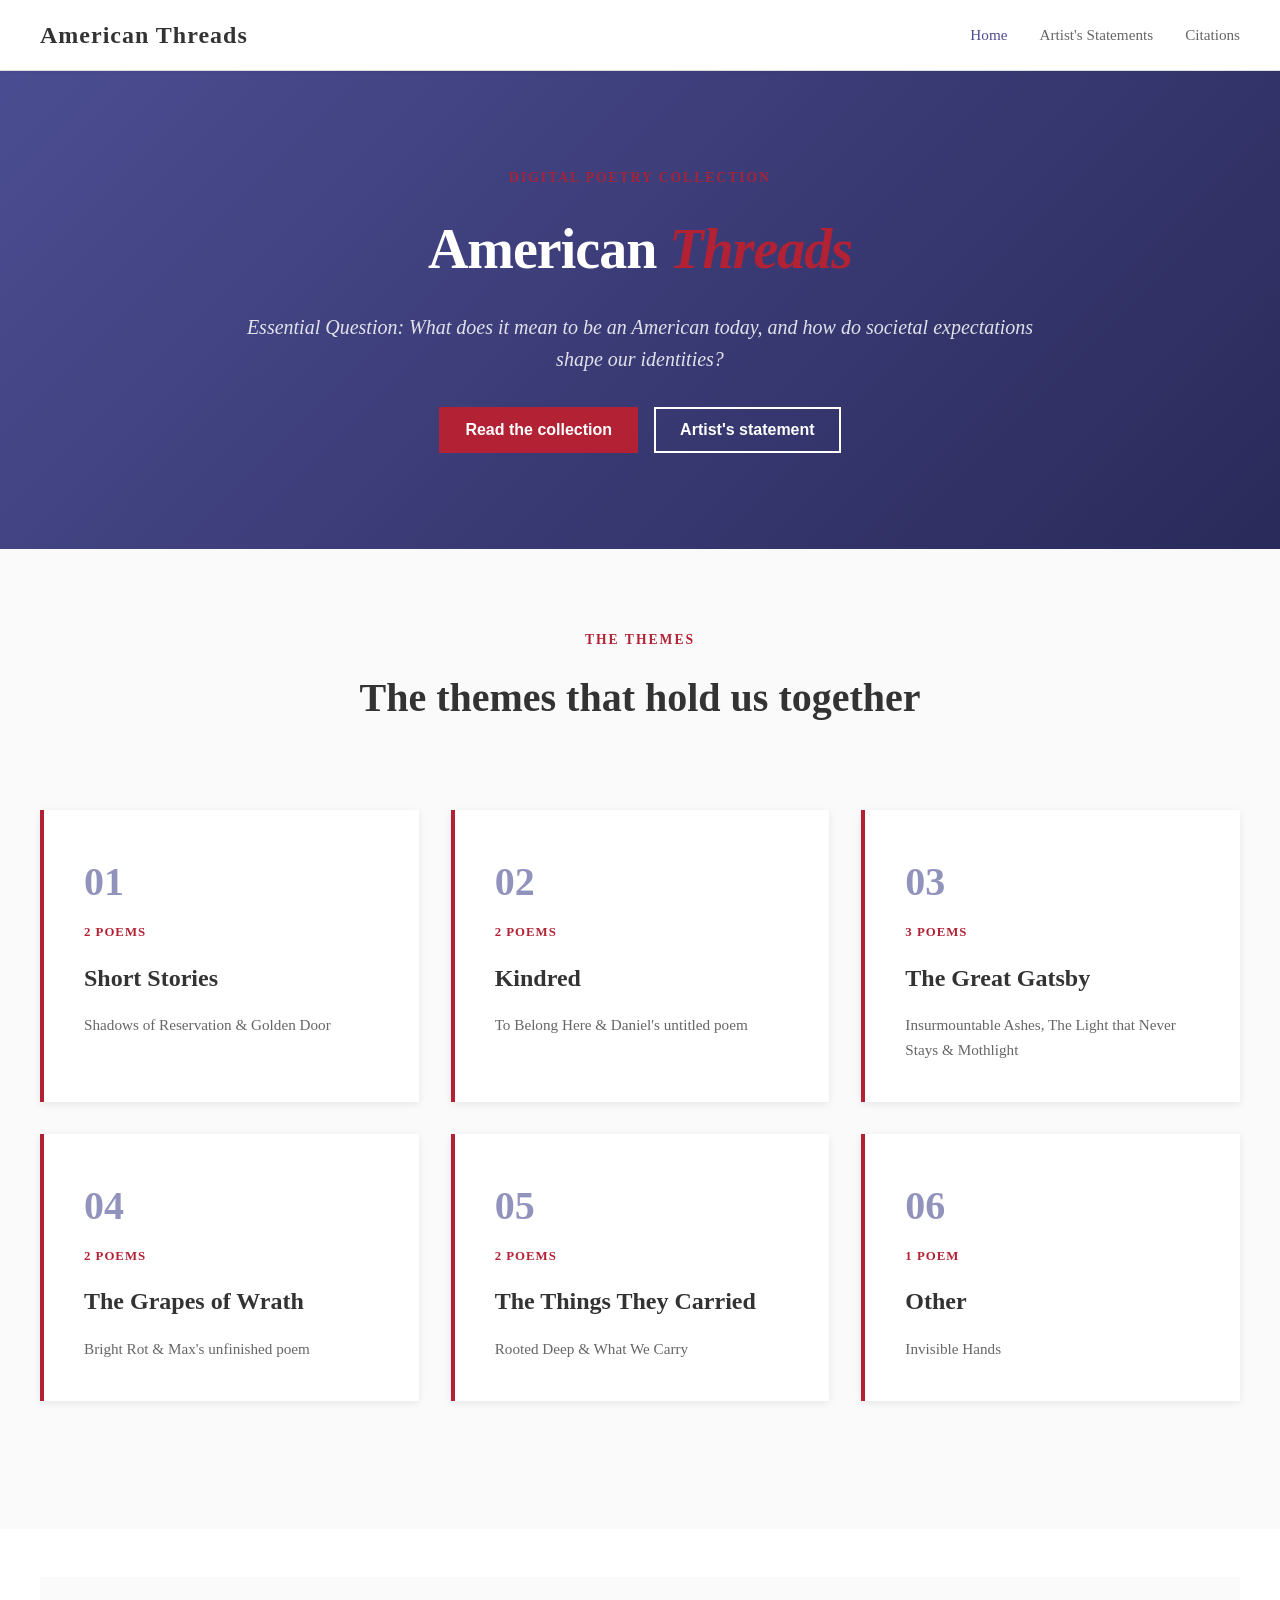
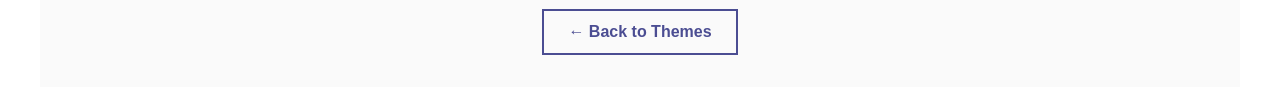
==== index.html @ b61c2b6f "Add files via upload" ====
<!DOCTYPE html>
<html lang="en">
<head>
    <meta charset="UTF-8">
    <meta name="viewport" content="width=device-width, initial-scale=1.0">
    <title>American Threads</title>
    <link rel="stylesheet" href="style.css">
</head>
<body>
    <!-- Navigation Bar -->
    <nav class="navbar">
        <div class="nav-container">
            <div class="nav-logo">American Threads</div>
            <ul class="nav-menu">
                <li><a href="#home" class="nav-link active">Home</a></li>
                <li><a href="#artist-statements" class="nav-link">Artist's Statements</a></li>
                <li><a href="#citations" class="nav-link">Citations</a></li>
            </ul>
        </div>
    </nav>

    <!-- Hero Header -->
    <header class="hero-header">
        <div class="hero-content">
            <p class="hero-label">DIGITAL POETRY COLLECTION</p>
            <h1 class="hero-title">American <span class="italic-word">Threads</span></h1>
            <p class="hero-essential">Essential Question: What does it mean to be an American today, and how do societal expectations shape our identities?</p>
            <div class="hero-buttons">
                <button class="btn btn-primary" id="readBtn">Read the collection</button>
                <button class="btn btn-secondary" id="statementBtn">Artist's statement</button>
            </div>
        </div>
    </header>

    <!-- Themes Section -->
    <section id="poems" class="themes-section">
        <div class="container">
            <div class="section-header">
                <p class="section-label">THE THEMES</p>
                <h2 class="section-title">The themes that hold us together</h2>

            </div>

            <div class="themes-grid">
                <div class="theme-card" data-theme="short-stories">
                    <p class="theme-number">01</p>
                    <p class="theme-count">2 POEMS</p>
                    <h3 class="theme-name">Short Stories</h3>
                    <p class="theme-desc">Shadows of Reservation &amp; Golden Door</p>
                </div>

                <div class="theme-card" data-theme="kindred">
                    <p class="theme-number">02</p>
                    <p class="theme-count">2 POEMS</p>
                    <h3 class="theme-name">Kindred</h3>
                    <p class="theme-desc">To Belong Here &amp; Daniel's untitled poem</p>
                </div>

                <div class="theme-card" data-theme="great-gatsby">
                    <p class="theme-number">03</p>
                    <p class="theme-count">3 POEMS</p>
                    <h3 class="theme-name">The Great Gatsby</h3>
                    <p class="theme-desc">Insurmountable Ashes, The Light that Never Stays &amp; Mothlight</p>
                </div>

                <div class="theme-card" data-theme="grapes-of-wrath">
                    <p class="theme-number">04</p>
                    <p class="theme-count">2 POEMS</p>
                    <h3 class="theme-name">The Grapes of Wrath</h3>
                    <p class="theme-desc">Bright Rot &amp; Max's unfinished poem</p>
                </div>

                <div class="theme-card" data-theme="things-carried">
                    <p class="theme-number">05</p>
                    <p class="theme-count">2 POEMS</p>
                    <h3 class="theme-name">The Things They Carried</h3>
                    <p class="theme-desc">Rooted Deep &amp; What We Carry</p>
                </div>

                <div class="theme-card" data-theme="other">
                    <p class="theme-number">06</p>
                    <p class="theme-count">1 POEM</p>
                    <h3 class="theme-name">Other</h3>
                    <p class="theme-desc">Invisible Hands</p>
                </div>
            </div>
        </div>
    </section>

    <!-- Main Content -->
    <main class="container">
        <!-- Poems Display -->
        <div id="poems-display" class="poems-display hidden">
            <!-- Short Stories Section -->
            <section id="short-stories" class="category-section active">
                <h2>Short Stories</h2>
                <article class="poem-card">
                    <h3>Golden Door</h3>
                    <p class="author">By Anish Thota</p>
                    <div class="poem-card-inner">
                        <div class="poem-text">
                            <p>They said their home was gone</p>
                            <p>left somewhere between</p>
                            <p>crowded roads,</p>
                            <p>refugee camps,</p>
                            <p>and the ocean.</p>
                            <p></p>
                            <p>People saw labels,</p>
                            <p>refugee, foreigner, stranger.</p>
                            <p>as if a person</p>
                            <p>could be reduced to a single word.</p>
                            <p></p>
                            <p>But hope survived</p>
                            <p>not as a promise</p>
                            <p>that everything would be fair,</p>
                            <p>but as a refusal to believe</p>
                            <p>that hardship gets the final word.</p>
                            <p></p>
                            <p>Hope survived.</p>
                            <p></p>
                            <p>It lived in grocery stores</p>
                            <p>built from empty pockets,</p>
                            <p>in children learning new languages,</p>
                            <p>in families planting roots</p>
                            <p>where none existed before.</p>
                            <p></p>
                            <p>The world offered fear,</p>
                            <p>like it was an inheritance,</p>
                            <p>a warning passed from generation to generation.</p>
                            <p></p>
                            <p>Yet hope answered with open doors,</p>
                            <p>outstretched hands,</p>
                            <p>and the belief that a nation</p>
                            <p>can become the dream</p>
                            <p>it promises to be.</p>
                        </div>
                        <img src="golden-door.png" alt="Illustration of a person on a mountain peak held in an open hand" class="poem-image">
                    </div>
                </article>

                <article class="poem-card">
                    <h3>Shadows of the Reservation</h3>
                    <p class="author">By Daniel Murphy</p>
                    <div class="poem-card-inner">
                        <div class="poem-text">
                            <p><em>Form: Inspired by Tonto Fistfight in Heaven, AABB</em></p>
                            <p></p>
                            <p>Late at night inside the local corner store,</p>
                            <p>The clerk thinks I'm a threat and nothing more.</p>
                            <p>The cops pull me over and make it clear,</p>
                            <p>That people like me shouldn't be driving here.</p>
                            <p></p>
                            <p>My girlfriend and I fought with words like heavy fists,</p>
                            <p>While in my mind, the violence of history persists.</p>
                            <p>Our love in Seattle turned into a painted war,</p>
                            <p>So I packed my bags and walked right out the door.</p>
                            <p></p>
                            <p>I was the college kid who was supposed to rise,</p>
                            <p>A brand new warrior aiming for the skies.</p>
                            <p>But drinking and deep sadness put me to the test,</p>
                            <p>And basketball is now just a memory in my chest.</p>
                            <p></p>
                            <p>Now answering phones, I hide my Native voice,</p>
                            <p>Living alone in Spokane, I feel like I have no choice.</p>
                            <p>She calls me and claims she'll change the world someday,</p>
                            <p>But lying in the dark, I watch my dreams just fade away.</p>
                        </div>
                        <img src="reservation-1.png" alt="Historical illustration of Native Americans on horseback" class="poem-image">
                    </div>
                </article>
            </section>

            <!-- Kindred Section -->
            <section id="kindred" class="category-section">
                <h2>Kindred</h2>
                
                <article class="poem-card">
                    <h3>To Belong Here</h3>
                    <p class="author">By Max Nyden</p>
                    <div class="poem-card-inner">
                        <div class="poem-text">
                            <p>I twist my tongue to fit the crowd,</p>
                            <p>    To act the way they say I should,</p>
                            <p></p>
                            <p>Cover my parts that stand too proud,</p>
                            <p>    Exchange my roots for "something good."</p>
                            <p></p>
                            <p>Like Dana trapped in another time,</p>
                            <p></p>
                            <p>Forced to survive by changing face,</p>
                            <p>    I learn to silence truth and pride</p>
                            <p>    So I can safely keep my place.</p>
                            <p></p>
                            <p>The past whispers through our skin,</p>
                            <p>    With names we soften, words we hide,</p>
                            <p>    We chase acceptance just to fit in</p>
                            <p>    While leaving pieces of ourselves behind.</p>
                            <p></p>
                            <p>    At school I laugh at jokes I hate,</p>
                            <p>    Pretend the comments do not sting,</p>
                            <p>    I straighten words to sound great,</p>
                            <p>    As if my past means anything.</p>
                            <p></p>
                            <p>    Yet every mirror seems to show</p>
                            <p>    The self I buried deep inside,</p>
                            <p>    A person scared to let it grow,</p>
                            <p>    Too tired of always having to hide.</p>
                            <p></p>
                            <p>    So maybe being red white and blue</p>
                            <p>    Should mean we do not have to blend,</p>
                            <p>    Because a nation strong and true</p>
                            <p>    Makes room for the truths we send.</p>
                        </div>
                        <img src="to-belong-here.png" alt="The Melting Pot cartoon showing America with cans of different cultures" class="poem-image">
                    </div>
                </article>

                <article class="poem-card">
                    <h3>What Time Refuses to Forget</h3>
                    <p class="author">By Daniel Murphy</p>
                    <div class="poem-card-inner">
                        <div class="poem-text">
                            <p>The past and the future are together as one,</p>
                            <p>My ancestors' pain stings me every day,</p>
                            <p>In fields where backs broke under the sun,</p>
                            <p>There's nothing left for them to do or say.</p>
                            <p></p>
                            <p>To be American is to inherit invisible chains,</p>
                            <p>Laboring through roles the world assigns,</p>
                            <p>History echoes through inherited pains,</p>
                            <p>And shapes the identities we hide behind.</p>
                            <p></p>
                            <p>Like the pain of a lost left arm,</p>
                            <p>Or the threat of a snapping whip at bay,</p>
                            <p>We carry what society forces us to bear,</p>
                            <p>Even when time has tried to pull it away.</p>
                            <p></p>
                            <p>History rings loud like an alarm in the night,</p>
                            <p>So what does it mean to live "free" today?</p>
                            <p>We are shaped by shadows, yet reach for light,</p>
                            <p>Still trying to find out who we are along the way.</p>
                        </div>
                        <img src="kindred-field.png" alt="Historical illustration of field workers" class="poem-image">
                    </div>
                </article>
            </section>

            <!-- The Great Gatsby Section -->
            <section id="great-gatsby" class="category-section">
                <h2>The Great Gatsby</h2>
                
                <article class="poem-card">
                    <h3>Insurmountable Ashes</h3>
                    <p class="author">By Max Nyden</p>
                    <div class="poem-card-inner">
                        <div class="poem-text">
                            <p>Ashes never disappear.</p>
                            <p>They settle in sidewalk cracks,</p>
                            <p>Nestle on warehouse roofs,</p>
                            <p>But also in the hands of the poor.</p>
                            <p></p>
                            <p>In the distance gold rains down from above,</p>
                            <p>But all becomes ash when it reaches the ground.</p>
                            <p></p>
                            <p>We are told what we have is what we are,</p>
                            <p>    Measured with a dollar bill ruler.</p>
                            <p></p>
                            <p>Our failures and mistakes become a mountain of ash,</p>
                            <p></p>
                            <p>And at the top lies a perfect green light.</p>
                            <p></p>
                            <p>Pressured by the thoughts of others,</p>
                            <p>We march up the mountain with hope.</p>
                            <p></p>
                            <p>The ash rises faster than our footsteps can climb,</p>
                            <p></p>
                            <p>Burying any path that we make.</p>
                            <p>It is the reason why we try,</p>
                            <p></p>
                            <p>Making us show up every day.</p>
                        </div>
                        <img src="insurmountable-ashes.png" alt="A pile of dark ash" class="poem-image">
                    </div>
                </article>

                <article class="poem-card">
                    <h3>Mothlight</h3>
                    <p class="author">By Anish Thota</p>
                    <div class="poem-card-inner">
                        <div class="poem-text">
                            <p>Every night, the moth returns,</p>
                            <p>spellbound by the porch light's glow.</p>
                            <p>It circles like a prayer,</p>
                            <p>like worship offered to something</p>
                            <p>too bright to understand.</p>
                            <p></p>
                            <p>The light promises warmth,</p>
                            <p>a place where loneliness dissolves,</p>
                            <p>where darkness loses its grip.</p>
                            <p>From far away, it almost looks like love.</p>
                            <p></p>
                            <p>So the moth drifts closer—</p>
                            <p>closer still—</p>
                            <p>ignoring the ash-white wings</p>
                            <p>scattered beneath the bulb</p>
                            <p>like warnings no one survives to tell.</p>
                            <p></p>
                            <p>It believes that at the center</p>
                            <p>it will finally become whole,</p>
                            <p>become noticed,</p>
                            <p>become worthy of wanting.</p>
                            <p></p>
                            <p>But the light never reaches back.</p>
                            <p>It only burns,</p>
                            <p>steady and indifferent,</p>
                            <p>cold beneath all its brightness.</p>
                            <p></p>
                            <p>And still the moth moves nearer,</p>
                            <p>drawn by the cruel illusion</p>
                            <p>that shining things</p>
                            <p>must also know how to love.</p>
                        </div>
                        <img src="mothlight.png" alt="Moths swarming around a light bulb at night" class="poem-image">
                    </div>
                </article>

                <article class="poem-card">
                    <h3>The Light that Never Stays</h3>
                    <p class="author">By Daniel Murphy</p>
                    <div class="poem-card-inner">
                        <div class="poem-text">
                            <p><em>Form: Iambic pentameter (ish), ABAB CDCD EFEF GG</em></p>
                            <p></p>
                            <p>In bright white rooms, we try to play our part;</p>
                            <p>We chase a light that feels so far away.</p>
                            <p>The green light pulls us in, like it knows our heart,</p>
                            <p>But fades, no matter where we are.</p>
                            <p></p>
                            <p>We build dreams on things that do not last</p>
                            <p>And think that wealth will somehow make us whole;</p>
                            <p>But time moves on and pulls us from the past,</p>
                            <p>And leaves behind the parts we cannot control.</p>
                            <p></p>
                            <p>The color white looks pure but hides the truth—</p>
                            <p>That nothing here can stay the same for long.</p>
                            <p>We lose ourselves while chasing endless youth</p>
                            <p>And learn too late that most of it was wrong.</p>
                            <p></p>
                            <p>We reach for more, then watch it slip away,</p>
                            <p>Just like the light that never seems to stay.</p>
                        </div>
                        <img src="green-light.png" alt="Green light over dark water" class="poem-image">
                    </div>
                </article>
            </section>

            <!-- The Grapes of Wrath Section -->
            <section id="grapes-of-wrath" class="category-section">
                <h2>The Grapes of Wrath</h2>
                
                <article class="poem-card">
                    <h3>Bright Rot</h3>
                    <p class="author">By Anish Thota</p>
                    <div class="poem-card-inner">
                        <div class="poem-text">
                            <p>Under the grocery store lights,</p>
                            <p>the fruit still shines.</p>
                            <p></p>
                            <p>Apples polished red as stop signs,</p>
                            <p>oranges glowing like miniature suns,</p>
                            <p>grapes sealed in plastic</p>
                            <p>tight enough to suffocate them.</p>
                            <p></p>
                            <p>Everything looks perfect in the store.</p>
                            <p>Perfect enough to sell.</p>
                            <p></p>
                            <p>A worker rolls out another cart while,</p>
                            <p></p>
                            <p>beyond the sliding glass doors,</p>
                            <p></p>
                            <p>someone counts the same few dollars</p>
                            <p></p>
                            <p>over and over,</p>
                            <p></p>
                            <p>hoping the number will change.</p>
                            <p></p>
                            <p>Inside, abundance spills from every aisle.</p>
                            <p>Outside, hunger waits in parked cars</p>
                            <p>with engines running</p>
                            <p>to keep the heat alive.</p>
                            <p></p>
                            <p>And when the fruit softens,</p>
                            <p>when the color dulls just slightly,</p>
                            <p>it is thrown away.</p>
                            <p></p>
                            <p>Bread sealed in garbage bags,</p>
                            <p>milk poured down silver drains</p>
                            <p>while stomachs fold inward</p>
                            <p>a few streets away.</p>
                            <p></p>
                            <p>The dumpsters glow behind the store</p>
                            <p>like hidden orchards.</p>
                            <p>Even rotting,</p>
                            <p>the peaches smell sweet.</p>
                        </div>
                        <img src="bright-rot.png" alt="Food waste in a dumpster" class="poem-image">
                    </div>
                </article>

                <article class="poem-card">
                    <h3>The House With No Home</h3>
                    <p class="author">By Max Nyden</p>
                    <div class="poem-card-inner">
                        <div class="poem-text">
                            <p>A house is one thing,</p>
                            <p>But a home can be much more.</p>
                            <p>In a house you'll find four walls and a roof.</p>
                            <p>At home there will be a voice calling you to dinner.</p>
                            <p></p>
                            <p>Once a house is built it can stand alone forever,</p>
                            <p>While the home must be raised and cared for.</p>
                            <p></p>
                            <p>You can measure a house in square feet,</p>
                            <p>But a home is measured in memories.</p>
                            <p></p>
                            <p>Homes never stay still,</p>
                            <p>A home is the people who refuse to leave you.</p>
                            <p></p>
                            <p>Many leave their house and take home along.</p>
                            <p>This home follows in memory and habit.</p>
                            <p></p>
                            <p>A house with no home has no life,</p>
                            <p>It is barren, boring, and bleak.</p>
                            <p>But as the dust covers it up,</p>
                            <p>It remembers how it once sheltered a home.</p>
                        </div>
                        <img src="house-no-home.png" alt="Abandoned house in a desert landscape" class="poem-image">
                    </div>
                </article>
            </section>

            <!-- The Things They Carried Section -->
            <section id="things-carried" class="category-section">
                <h2>The Things They Carried</h2>
                
                <article class="poem-card">
                    <h3>Rooted Deep</h3>
                    <p class="author">By Daniel Murphy</p>
                    <div class="poem-card-inner">
                        <div class="poem-text">
                            <p><em>Form: Inspired by Norman Bowker & Burden of War, ABAB</em></p>
                            <p></p>
                            <p>Driving around the lake, memories flood in;</p>
                            <p>They stem from roots of pain, trauma, and regret.</p>
                            <p>Heavy and tangible, they linger deep within;</p>
                            <p>Despite time passed, war is not easy to forget.</p>
                            <p></p>
                            <p>Others show sympathy but cannot understand</p>
                            <p>The never-ending pain of memories in my head—</p>
                            <p>A piece of soul left behind in Vietnam's land.</p>
                            <p>Closing my eyes, all I remember is those who bled.</p>
                            <p></p>
                            <p>I dream of opening up and sharing my thoughts with another.</p>
                            <p>They congratulate me for seven medals, but no silver star;</p>
                            <p>Sinking in the mud, I let go of a dear brother—</p>
                            <p>The war still feels so close, despite being so far.</p>
                            <p></p>
                            <p>Stories hold no power with no one to listen;</p>
                            <p>Facing my regrets alone, there's nobody to care.</p>
                            <p>The fading lives of those lost burn out like a fire's glisten;</p>
                            <p>There's no point in living a life I cannot bear.</p>
                        </div>
                        <img src="rooted-deep-1.png" alt="Soldiers in Vietnam field" class="poem-image">
                    </div>
                </article>

                <article class="poem-card">
                    <h3>What We Carry</h3>
                    <p class="author">By Anish Thota</p>
                    <div class="poem-card-inner">
                        <div class="poem-text">
                            <p>They carried backpacks,</p>
                            <p></p>
                            <p>heavy with textbooks,</p>
                            <p></p>
                            <p>unfinished assignments,</p>
                            <p></p>
                            <p>and the lingering fear</p>
                            <p></p>
                            <p>that one bad grade would be the end.</p>
                            <p></p>
                            <p>They carried suits,</p>
                            <p></p>
                            <p>pressed smooth and wrinkle free,</p>
                            <p></p>
                            <p>stitched together from expectations</p>
                            <p>and definitions of success</p>
                            <p>they never chose themselves.</p>
                            <p></p>
                            <p>They carry headphones,</p>
                            <p>their music loud enough</p>
                            <p>to drown out the whole world</p>
                            <p>but not the loneliness plaguing them.</p>
                            <p></p>
                            <p>And always, they carried their shadows.</p>
                            <p>they stretched across classroom floors</p>
                            <p>followed them through interviews</p>
                            <p>echoed in every reflective window.</p>
                            <p></p>
                            <p>The shadow whispered reminders</p>
                            <p>of every mistake</p>
                            <p>of every comparison</p>
                            <p>of every version of themselves</p>
                            <p>they thought they should be.</p>
                            <p></p>
                            <p>They carried all these things</p>
                            <p>Worn so long they felt like skin.</p>
                            <p></p>
                            <p>And somewhere beneath the weight of it all,</p>
                            <p>they carried themselves</p>
                            <p>still searching for who they were</p>
                            <p>without everything they were told to be.</p>
                        </div>
                        <img src="what-we-carry.png" alt="Illustration of a person with a dark looming shadow figure" class="poem-image">
                    </div>
                </article>
            </section>

            <!-- Other Section -->
            <section id="other" class="category-section">
                <h2>Other</h2>
                
                <article class="poem-card">
                    <h3>Invisible Hands</h3>
                    <p class="author">By Max Nyden</p>
                    <div class="poem-card-inner">
                        <div class="poem-text">
                            <p>Before purple, pink, and yellow touch the sky,</p>
                            <p>Workers bend while trucks roll by.</p>
                            <p>Fingers cut, bruised, and red,</p>
                            <p>Still barely earning daily bread.</p>
                            <p></p>
                            <p>The strawberries are bright and sweet,</p>
                            <p>Yet no one mentions those who survived the heat.</p>
                            <p>They stock the store and feed the land,</p>
                            <p>Overshadowed by the common brand.</p>
                            <p></p>
                            <p>Like the dirt covering the pretty pink</p>
                            <p>Being washed off in the sink.</p>
                            <p>Their hard work and pride,</p>
                            <p>Is simply cast aside.</p>
                            <p></p>
                            <p>And after the burning sun has already set,</p>
                            <p>These hard workers still are breaking a sweat.</p>
                            <p></p>
                            <p>While many others lay their head,</p>
                            <p>Without realizing the tears that have been shed.</p>
                            <p></p>
                            <p>To appreciate is to agree and like,</p>
                            <p>But to respect is to explore the roots on a hike</p>
                        </div>
                        <img src="invisible-hands.png" alt="Farm workers picking crops in a field" class="poem-image">
                    </div>
                </article>
            </section>
        </div>

        <!-- Navigation between themes -->
        <div class="poems-navigation">
            <button class="poem-nav-btn back-to-themes">← Back to Themes</button>
            <button class="poem-nav-btn prev-theme" style="display: none;">← Previous Theme</button>
            <button class="poem-nav-btn next-theme" style="display: none;">Next Theme →</button>
        </div>

        <!-- Artist's Statements Page -->
        <div id="artist-statements-display" class="artist-statements hidden">
            <h2 class="statements-title">Artist's Statements</h2>
            <p class="statements-intro">Deep dives into each poem from the collection</p>

            <div class="statements-container">
                <article class="statement-card">
                    <h3>To Belong Here</h3>
                    <p class="statement-author">By Max Nyden</p>
                    <p class="statement-poem">Inspired by Kindred</p>
                    <div class="statement-content">
                        <p>This poem is meant to portray the theme of American assimilation as many ethnicities learn to adapt to American life. I was inspired by the novel "Kindred" written by Octavia E. Butler where the main character Dana has to adapt to a different time period when she time travels there. I wanted to specifically target the self changes which occur in assimilation as one tries to force themselves to be more "normal". I portray this when I write, "We chase acceptance just to fit in while leaving pieces of ourselves behind". I thought it was crucial to pinpoint the consequences of forced assimilation to highlight that it's ok not to fit in.</p>
                    </div>
                </article>

                <article class="statement-card">
                    <h3>Invisible Hands</h3>
                    <p class="statement-author">By Max Nyden</p>
                    <p class="statement-poem">Inspired by Fruits of Labor</p>
                    <div class="statement-content">
                        <p>I wrote this poem to highlight the hidden workers which support America, yet do not receive much recognition. This poem was inspired by the film "Fruits of Labor" directed by Emily Cohen Ibañez. This film follows a teenager whose family works as strawberry pickers. I thought this was significant because we often take for granted the luxury of just being able to pick up fresh fruit from a store while there are families who can hardly pay for the fruit which they pick themselves. In my poem I compared "the dirt covering the pretty pink being washed off in the sink" to "their hard work and pride, is simply cast aside". This line is meant to criticize the fact that most people ignore the workers' hard work like easily rinsing dirt off strawberries.</p>
                    </div>
                </article>

                <article class="statement-card">
                    <h3>Insurmountable Ashes</h3>
                    <p class="statement-author">By Max Nyden</p>
                    <p class="statement-poem">Inspired by The Great Gatsby</p>
                    <div class="statement-content">
                        <p>Insurmountable Ashes is meant to emphasize the impossibility of the American dream through combining aspects of the work which inspired me, "The Great Gatsby" written by F. Scott Fitzgerald. This novel follows a man named Gatsby who eventually leads himself down a path of demise while striving for a woman who represents the American dream to him. In the novel there is a valley of ashes which is a small place where the poor of New York City live. When I write, "The ash rises faster than our footsteps can climb, burying any path that we make", I try to represent the impossibility of the American dream by explaining how anyone who tries to reach the green light at the top of the mountain, will inevitably fail to do so.</p>
                    </div>
                </article>

                <article class="statement-card">
                    <h3>The House With No Home</h3>
                    <p class="statement-author">By Max Nyden</p>
                    <p class="statement-poem">Inspired by The Grapes of Wrath</p>
                    <div class="statement-content">
                        <p>This poem was written so that I could explain the concept of what home really is. As I wrote this poem, I was largely inspired by "The Grapes of Wrath" written by John Steinbeck. This work follows the Joad family who ultimately abandons their house in Oklahoma to seek refuge from the dust bowl in California. Through this poem I try to portray home as something more personal and socially connected rather than a physical building. I wrote that "Once a house is built it can stand alone forever, while the home must be raised and cared for". This sentence uses personification, by mentioning that a home can be raised, in order to give home a human feeling, making it socially connected to us.</p>
                    </div>
                </article>

                <article class="statement-card">
                    <h3>Mothlight</h3>
                    <p class="statement-author">By Anish Thota</p>
                    <p class="statement-poem">Inspired by The Great Gatsby</p>
                    <div class="statement-content">
                        <p>The extended metaphor in "Mothlight" explores destructive want and illusory hope. This poem was inspired by F. Scott Fitzgerald's novel <em>The Great Gatsby</em>, particularly the symbol of Gatsby's green light — an object of obsessive desire that ultimately destroys those who chase it. The poem is a study of that wanting for something so intensely, so absolutely, that we deny any evidence of its dangerousness, any of the warnings that have been piled at our feet literally and figuratively. The mothlight represents not just success or aspiration, or any desire whose object promises validation or wholeness outside of the self, but this is perhaps the true horror of the poem — the light does not respond. The light only burns. In the end, we are accomplices to its tragedy — the moth knows at some primal level that the light will burn and destroy him, yet it goes ever more toward it. This is a poem about social pressure and internalized beliefs, lulling us to self-destruction.</p>
                    </div>
                </article>

                <article class="statement-card">
                    <h3>Bright Rot</h3>
                    <p class="statement-author">By Anish Thota</p>
                    <p class="statement-poem">Inspired by The Grapes of Wrath</p>
                    <div class="statement-content">
                        <p>It is with a purpose that the contrasts appear in "Bright Rot" — perfect and plenty on the outside, lack of food on the inside. This poem was inspired by John Steinbeck's novel <em>The Grapes of Wrath</em>, which follows the Joad family's desperate struggle for survival amid the poverty and inequality of the Great Depression. Like Steinbeck's migrant workers who labor endlessly yet go hungry, the poem will not allow us to have consumption and no repercussion; the bright, perfect fruit must be seen in relation to a system of unequal resources and immense waste. The criticism extends beyond the store where this occurs to all such stores and the whole system of waste and lack that surrounds them. The end of the poem, "rot of peaches that has lost their sweetness only on the inside," is stunning and disturbing, a reminder of the traces of beauty that linger even within failed systems, beauty that can feed the empty mouths around them no longer.</p>
                    </div>
                </article>

                <article class="statement-card">
                    <h3>What We Carry</h3>
                    <p class="statement-author">By Anish Thota</p>
                    <p class="statement-poem">Inspired by The Things They Carried</p>
                    <div class="statement-content">
                        <p>This poem was inspired by Tim O'Brien's novel <em>The Things They Carried</em>, which explores the physical and emotional burdens soldiers carry during and after the Vietnam War. "What We Carry" extends O'Brien's idea of what we carry from the war and into our everyday lives. Textbooks and the fear of failure; work suits and the things we are told to be; music playing so loud we can't hear our own loneliness. Above all, however, is our shadows — all the memories of past errors, comparisons, what we were told to be that are weighing on our backs. Toward the end, this poem tells us, is simply ourselves beneath it all, still looking to find our selves in all the excess they carry. The poem is a testament to be free from what we carry, to realize they are so worn that they have become our skin, and that they should perhaps be peeled off so we may find who we are under it.</p>
                    </div>
                </article>

                <article class="statement-card">
                    <h3>Golden Door</h3>
                    <p class="statement-author">By Anish Thota</p>
                    <p class="statement-poem">Inspired by On Being a Refugee, an American — and a Human Being</p>
                    <div class="statement-content">
                        <p>The poem Golden Door is inspired by the short story "On Being a Refugee, an American — and a Human Being." This poem perfectly reflects the immigrant and refugee experience in America. You become a refugee, an alien, a stranger, as if these words can capture the full range of human experience and perseverance. The poem challenges this idea. It asserts that there is hope in America — not the fleeting kind, but the strong hope that cannot be denied or taken away. The poem also addresses hardship: empty pockets, language barriers, and intergenerational trauma. However, it suggests that these challenges do not have to define a person. It emphasizes that hope is built when people work together to improve their lives, learn, grow, and help this country truly live up to its name. This poem is a love letter to the ideals of this nation, written from the perspective of immigrants seeking belonging here.</p>
                    </div>
                </article>

                <article class="statement-card">
                    <h3>What Time Refuses to Forget</h3>
                    <p class="statement-author">By Daniel Murphy</p>
                    <p class="statement-poem">Inspired by Kindred</p>
                    <div class="statement-content">
                        <p>This poem is inspired by the novel Kindred, diving deep into themes about the link between the past and the present. In the novel, Dana is physically forced to brutally experience the reality of slavery; however, beyond just time travel, I wanted to capture how the world today is shaped by and deeply connected to history. The "invisible chains" refer to how more subtle modern day racism and American societal expectations tie back to the physical chains of slavery. By incorporating imagery like "a snapping whip" I wanted to show how the pain of history is real and concrete, rather than imaginative and distant. However, the poem also includes an aspect of hope to reform society, expressed as reaching towards "light", implying that through diligent efforts society can be reformed to cushion the effects of the past. The last line implies that this reformation is a complicated and deep process, leaving people to question their own identity and place in the world.</p>
                    </div>
                </article>

                <article class="statement-card">
                    <h3>Shadows of the Reservation</h3>
                    <p class="statement-author">By Daniel Murphy</p>
                    <p class="statement-poem">Inspired by The Lone Ranger and Tonto Fistfight in Heaven</p>
                    <div class="statement-content">
                        <p>The poem, Shadows of the Reservation, inspired by The Lone Ranger and Tonto Fistfight in Heaven, highlights the oppressive societal expectations placed on the narrator due to the fact he is Native American. The poem begins by introducing two specific, literal examples in which he has been rejected and ostracized by society as a result of White people wanting to be kept from interacting with him. The poet uses the comparison of a diseased relationship with his girlfriend to his tribe's bloody dreams of slaughtering and being slaughtered by white men to convey the chaos this oppression has thrown his life into and explains that he cannot find any solace and is therefore unable to reach any of his goals because he has been driven to these extremes. It ultimately uses these facts to suggest the way in which American dreams are sometimes so exclusive that a culture's expectations become too much for an individual due to their identity.</p>
                    </div>
                </article>

                <article class="statement-card">
                    <h3>Rooted Deep</h3>
                    <p class="statement-author">By Daniel Murphy</p>
                    <p class="statement-poem">Inspired by The Things They Carried</p>
                    <div class="statement-content">
                        <p>This poem is inspired by Norman Bowker in The Things They Carried, and ties into his feelings of isolation due to an inability to express himself. It emphasizes how people don't comprehend the depth of a veteran's trauma to how Norman Bowker is still completely absorbed in his traumatic experiences. The poem captures Norman's need to express himself to others, but hesitation because they struggle to understand his regrets and prefer to focus on positive qualities like the "seven medals", which Norman overlooks and doesn't gain any comfort from. The last stanza highlights the main theme about storytelling, and how without it, veterans cannot keep fallen comrades alive and are forced to face their deaths without having a coping mechanism. Ultimately, society's expectations prevent Norman Bowker from expressing himself properly, leading to his tragic suicide.</p>
                    </div>
                </article>

                <article class="statement-card">
                    <h3>The Light That Never Stays</h3>
                    <p class="statement-author">By Daniel Murphy</p>
                    <p class="statement-poem">Inspired by The Great Gatsby</p>
                    <div class="statement-content">
                        <p>The poem describes how societal expectations force individuals to act classy and wealthy, influencing them to chase idealized realities and material wealth. It focuses on Gatsby's dream about living an idealized reality with Daisy, but emphasizes that he "cannot control" it, highlighting how it is stuck in the past and unretrievable. The poem contrasts society's portrayal of purity (the color white) to reality by describing how it "hides the truth". Additionally, the poem critiques the wealthy's chase of "endless youth", describing how the rich act irresponsibly in desire of living a free and carefree life. Ultimately, the poem emphasizes how the pursuit of an ideal, materialistic life is shaped by illusion, leaving those who chase it trapped in an endless cycle of desire that can never be satisfied.</p>
                    </div>
                </article>
            </div>

            <button class="btn btn-secondary back-home-btn">← Back to Home</button>
        </div>
    </main>

        <!-- Citations Page -->
        <div id="citations-display" class="citations-page hidden">
            <h2 class="statements-title">Citations</h2>
            <p class="statements-intro">Image sources used throughout this collection</p>

            <div class="citations-container">
                <ol class="citations-list">
                    <li>Bennett, Clay. "The Melting Pot." <em>Chattanooga Times Free Press</em>, Google Images, <a href="https://pacechronicle.com/opinion/2018/02/10/more-spices-in-the-melting-pot/" target="_blank">pacechronicle.com</a>. Used in <em>To Belong Here</em>.</li>
                    <li>"California Farmworkers Hit Hard by COVID-19, Study Finds." <em>UC Berkeley Research</em>, University of California Berkeley, <a href="https://vcresearch.berkeley.edu/news/california-farmworkers-hit-hard-covid-19-study-finds" target="_blank">vcresearch.berkeley.edu</a>. Used in <em>Invisible Hands</em>.</li>
                    <li>"Ash Pile." <em>iStock by Getty Images</em>, <a href="https://www.istockphoto.com/photos/ash-pile" target="_blank">www.istockphoto.com</a>. Used in <em>Insurmountable Ashes</em>.</li>
                    <li>"Abandoned House in the Desert Near a Leafless Tree." <em>Magnific</em>, <a href="https://www.magnific.com/free-photo/beautiful-shot-old-abandoned-house-middle-desert-near-leafless-tree_7810602.htm" target="_blank">www.magnific.com</a>. Used in <em>The House With No Home</em>.</li>
                    <li>"African Americans Cutting Sugar Cane on a Plantation in the Deep South." <em>Alamy</em>, <a href="https://www.alamy.com/afroamericans-cutting-sugar-cane-on-a-plantation-in-the-deep-south-image7712433.html" target="_blank">www.alamy.com</a>. Used in <em>What Time Refuses to Forget</em>.</li>
                    <li>"American Indian Wars." <em>Wikipedia</em>, Wikimedia Foundation, <a href="https://en.wikipedia.org/wiki/American_Indian_Wars" target="_blank">en.wikipedia.org</a>. Used in <em>Shadows of the Reservation</em>.</li>
                    <li>"The Things They Carried." <em>CommonLit</em>, <a href="https://www.commonlit.org/texts/fyc-the-things-they-carried-excerpted-and-spin" target="_blank">www.commonlit.org</a>. Used in <em>Rooted Deep</em>.</li>
                    <li>"The Green Light." <em>Eckleburg's Eyes</em>, <a href="https://eckleburgseyes.weebly.com/the-green-light.html" target="_blank">eckleburgseyes.weebly.com</a>. Used in <em>The Light That Never Stays</em>.</li>
                    <li>"Group of Termites Flying Around Light at Night." <em>iStock by Getty Images</em>, <a href="https://plunketts.net/blog/moths-attracted-light" target="_blank">plunketts.net</a>. Used in <em>Mothlight</em>.</li>
                    <li>"The Fight Against Food Waste Comes to Oregon." <em>PIRG</em>, <a href="https://pirg.org/oregon/articles/the-fight-against-food-waste-comes-to-oregon-2/" target="_blank">pirg.org</a>. Used in <em>Bright Rot</em>.</li>
                    <li>"Each Our Own Devil — Young Man Stalked by Monster Shadow." <em>Dreamstime</em>, <a href="https://www.dreamstime.com/each-our-own-devil-young-man-lonely-street-stalked-monster-his-own-shadow-pen-ink-illustration-based-image109199594" target="_blank">www.dreamstime.com</a>. Used in <em>What We Carry</em>.</li>
                    <li>"Climber with Flag Conquering Top of Mountain in Hand." <em>Magnific</em>, <a href="https://www.magnific.com/free-vector/climber-with-flag-conquering-top-mountain-hand_30897129.htm" target="_blank">www.magnific.com</a>. Used in <em>Golden Door</em>.</li>
                </ol>
            </div>

            <button class="btn btn-secondary back-home-btn citations-back-btn">← Back to Home</button>
        </div>

    <script src="script.js"></script>
</body>
</html>
---- style.css ----
* {
    margin: 0;
    padding: 0;
    box-sizing: border-box;
}

:root {
    --american-red: #B22234;
    --american-blue: #4b4d92;
    --american-white: #FFFFFF;
    --light-gray: #F5F5F5;
    --lighter-gray: #FAFAFA;
    --dark-gray: #333333;
    --medium-gray: #666666;
}

body {
    font-family: 'Georgia', serif;
    line-height: 1.6;
    color: var(--dark-gray);
    background-color: var(--american-white);
}

/* Navigation Bar */
.navbar {
    background-color: var(--american-white);
    border-bottom: 1px solid #ddd;
    padding: 1rem 2rem;
    position: sticky;
    top: 0;
    z-index: 100;
    box-shadow: 0 1px 3px rgba(0, 0, 0, 0.05);
}

.nav-container {
    max-width: 1200px;
    margin: 0 auto;
    display: flex;
    justify-content: space-between;
    align-items: center;
}

.nav-logo {
    font-size: 1.5rem;
    font-weight: bold;
    color: var(--dark-gray);
    letter-spacing: 1px;
}

.nav-menu {
    display: flex;
    list-style: none;
    gap: 2rem;
}

.nav-link {
    text-decoration: none;
    color: var(--medium-gray);
    font-size: 0.95rem;
    font-weight: 500;
    transition: color 0.3s ease;
}

.nav-link:hover,
.nav-link.active {
    color: var(--american-blue);
}

/* Hero Header */
.hero-header {
    background: linear-gradient(135deg, var(--american-blue) 0%, #2a2a5a 100%);
    color: var(--american-white);
    padding: 6rem 2rem;
    text-align: center;
}

.hero-content {
    max-width: 800px;
    margin: 0 auto;
}

.hero-label {
    font-size: 0.85rem;
    text-transform: uppercase;
    letter-spacing: 2px;
    margin-bottom: 1rem;
    opacity: 0.9;
    color: var(--american-red);
    font-weight: 600;
}

.hero-title {
    font-size: 3.5rem;
    margin-bottom: 1rem;
    font-weight: bold;
    letter-spacing: -1px;
}

.italic-word {
    font-style: italic;
    color: var(--american-red);
}

.hero-subtitle {
    font-size: 1.2rem;
    line-height: 1.8;
    margin-bottom: 2rem;
    opacity: 0.95;
}

.hero-essential {
    font-size: 1.25rem;
    font-style: italic;
    opacity: 0.85;
    margin-bottom: 2rem;
    color: var(--american-white);
}

.hero-buttons {
    display: flex;
    gap: 1rem;
    justify-content: center;
    flex-wrap: wrap;
}

.btn {
    padding: 0.75rem 1.5rem;
    font-size: 1rem;
    border: 2px solid var(--american-white);
    cursor: pointer;
    transition: all 0.3s ease;
    text-decoration: none;
    display: inline-block;
    font-weight: 600;
}

.btn-primary {
    background-color: var(--american-red);
    color: var(--american-white);
    border-color: var(--american-red);
}

.btn-primary:hover {
    background-color: transparent;
    color: var(--american-red);
}

.btn-secondary {
    background-color: transparent;
    color: var(--american-white);
    border-color: var(--american-white);
}

.btn-secondary:hover {
    background-color: var(--american-white);
    color: var(--american-blue);
}

/* Themes Section */
.themes-section {
    padding: 5rem 2rem;
    background-color: var(--lighter-gray);
}

.container {
    max-width: 1200px;
    margin: 0 auto;
}

.section-header {
    text-align: center;
    margin-bottom: 4rem;
    display: flex;
    flex-direction: column;
    align-items: center;
}

.section-label {
    font-size: 0.85rem;
    text-transform: uppercase;
    letter-spacing: 2px;
    color: var(--american-red);
    margin-bottom: 1rem;
    font-weight: 600;
}

.section-title {
    font-size: 2.5rem;
    color: var(--dark-gray);
    margin-bottom: 1rem;
    font-weight: bold;
}

.view-all {
    color: var(--american-blue);
    text-decoration: none;
    font-weight: 600;
    margin-top: 0.5rem;
    transition: color 0.3s ease;
}

.view-all:hover {
    color: var(--american-red);
}

/* Themes Grid */
.themes-grid {
    display: grid;
    grid-template-columns: repeat(auto-fit, minmax(300px, 1fr));
    gap: 2rem;
    margin-bottom: 3rem;
}

.theme-card {
    background: var(--american-white);
    padding: 2.5rem;
    border-left: 4px solid var(--american-red);
    box-shadow: 0 2px 8px rgba(0, 0, 0, 0.08);
    cursor: pointer;
    transition: transform 0.3s ease, box-shadow 0.3s ease;
}

.theme-card:hover {
    transform: translateY(-5px);
    box-shadow: 0 8px 16px rgba(0, 0, 0, 0.15);
}

.theme-number {
    font-size: 2.5rem;
    color: var(--american-blue);
    font-weight: bold;
    opacity: 0.6;
    margin-bottom: 0.5rem;
}

.theme-count {
    font-size: 0.8rem;
    text-transform: uppercase;
    letter-spacing: 1px;
    color: var(--american-red);
    margin-bottom: 1rem;
    font-weight: 600;
}

.theme-name {
    font-size: 1.5rem;
    color: var(--dark-gray);
    margin-bottom: 1rem;
    font-weight: 600;
}

.theme-desc {
    color: var(--medium-gray);
    font-size: 0.95rem;
    line-height: 1.6;
}

/* Poems Navigation */
.poems-navigation {
    display: flex;
    justify-content: center;
    gap: 1rem;
    padding: 2rem;
    background-color: var(--lighter-gray);
    margin-top: 3rem;
    flex-wrap: wrap;
}

.poem-nav-btn {
    padding: 0.75rem 1.5rem;
    font-size: 1rem;
    border: 2px solid var(--american-blue);
    background-color: transparent;
    color: var(--american-blue);
    cursor: pointer;
    font-weight: 600;
    transition: all 0.3s ease;
}

.poem-nav-btn:hover {
    background-color: var(--american-blue);
    color: var(--american-white);
}

.poem-nav-btn.disabled {
    opacity: 0.5;
    cursor: not-allowed;
}

.poem-nav-btn.disabled:hover {
    background-color: transparent;
    color: var(--american-blue);
}

/* Artist Statements Page */
.artist-statements {
    padding: 3rem 2rem;
    background: var(--american-white);
    max-width: 1200px;
    margin: 0 auto;
}

.artist-statements.hidden {
    display: none;
}

.statements-title {
    font-size: 2.5rem;
    color: var(--american-blue);
    margin-bottom: 1rem;
    text-align: center;
    font-weight: bold;
}

.statements-intro {
    font-size: 1.1rem;
    color: var(--medium-gray);
    text-align: center;
    margin-bottom: 3rem;
    font-style: italic;
}

.statements-container {
    margin: 0 auto 3rem;
    display: grid;
    gap: 2rem;
}

.statement-card {
    background: var(--american-white);
    border-left: 5px solid var(--american-red);
    border-right: 5px solid var(--american-blue);
    padding: 2rem;
    box-shadow: 0 4px 8px rgba(0, 0, 0, 0.1);
    transition: transform 0.3s ease, box-shadow 0.3s ease;
    word-wrap: break-word;
    overflow-wrap: break-word;
    min-width: 0;
}

.statement-card:hover {
    transform: translateY(-5px);
    box-shadow: 0 8px 16px rgba(0, 0, 0, 0.2);
}

.statement-card h3 {
    font-size: 1.6rem;
    color: var(--american-blue);
    margin-bottom: 0.5rem;
}

.statement-author {
    font-style: italic;
    color: var(--american-red);
    margin-bottom: 0.3rem;
    font-size: 1rem;
}

.statement-poem {
    color: var(--medium-gray);
    font-size: 0.9rem;
    margin-bottom: 1.5rem;
    font-style: italic;
}

.statement-content {
    line-height: 1.9;
    font-size: 1rem;
    color: var(--dark-gray);
    max-height: 220px;
    overflow-y: auto;
}

.statement-content p {
    margin-bottom: 1rem;
}

.back-home-btn {
    display: block;
    margin: 2rem auto;
}

/* Poems Display */
.poems-display {
    padding: 3rem 2rem;
    background: var(--american-white);
}

.poems-display.hidden {
    display: none;
}

.category-section {
    display: none;
}

.category-section.active {
    display: block;
    animation: fadeIn 0.5s ease;
}

.category-section h2 {
    font-size: 2.5rem;
    color: var(--american-blue);
    margin-bottom: 2rem;
    padding-bottom: 1rem;
    border-bottom: 3px solid var(--american-red);
    text-transform: uppercase;
    letter-spacing: 1px;
}

/* Poem Cards */
.poem-card {
    background: var(--american-white);
    border-left: 5px solid var(--american-red);
    border-right: 5px solid var(--american-blue);
    padding: 2rem;
    margin-bottom: 2rem;
    box-shadow: 0 4px 8px rgba(0, 0, 0, 0.1);
    transition: transform 0.3s ease, box-shadow 0.3s ease;
}

.poem-card:hover {
    transform: translateY(-5px);
    box-shadow: 0 8px 16px rgba(0, 0, 0, 0.2);
}

.poem-card h3 {
    font-size: 1.8rem;
    color: var(--american-blue);
    margin-bottom: 0.5rem;
}

.author {
    font-style: italic;
    color: var(--american-red);
    margin-bottom: 1.5rem;
    font-size: 1.1rem;
}

.poem-text {
    line-height: 1.9;
    font-size: 1.05rem;
    color: var(--dark-gray);
}

.poem-text p {
    margin-bottom: 0.5rem;
}

.poem-text em {
    color: var(--american-blue);
    font-size: 0.95rem;
}

/* Artist Statement Section */
.statement-section {
    display: none;
}

.statement-content {
    max-width: 800px;
    margin: 0 auto;
}

.statement-title {
    font-size: 2.5rem;
    color: var(--dark-gray);
    margin-bottom: 1.5rem;
    font-weight: bold;
}

.statement-text {
    font-size: 1.1rem;
    line-height: 1.8;
    color: var(--medium-gray);
    margin-bottom: 1.5rem;
}

.read-full {
    color: var(--american-blue);
    text-decoration: none;
    font-weight: 600;
    transition: color 0.3s ease;
}

.read-full:hover {
    color: var(--american-red);
}

/* Essential Question Section */
.essential-section {
    display: none;
}

/* Poem with image layout */
.poem-card-inner {
    display: flex;
    flex-direction: row;
    gap: 2rem;
    align-items: flex-start;
}

.poem-card-inner .poem-text {
    flex: 1;
    min-width: 0;
}

.poem-image {
    width: 260px;
    max-width: 30%;
    flex-shrink: 0;
    border-radius: 16px;
    object-fit: cover;
}

.poem-images-stack {
    display: flex;
    flex-direction: column;
    gap: 1rem;
    flex-shrink: 0;
    width: 260px;
    max-width: 30%;
}

.poem-images-stack .poem-image {
    width: 100%;
    max-width: 100%;
}

@media (max-width: 768px) {
    .poem-card-inner {
        flex-direction: column;
        align-items: center;
    }
    .poem-image {
        width: 100%;
        max-width: 100%;
    }
    .poem-images-stack {
        width: 100%;
        max-width: 100%;
    }
}

/* Citations Page */
.citations-page {
    padding: 3rem 2rem;
    background: var(--american-white);
}

.citations-page.hidden {
    display: none;
}

.citations-container {
    max-width: 900px;
    margin: 0 auto 3rem;
}

.citations-list {
    list-style: none;
    padding-left: 0;
}

.citations-list li {
    margin-bottom: 1.2rem;
    font-size: 1rem;
    line-height: 1.7;
    color: var(--dark-gray);
    padding-left: 2rem;
    text-indent: -2rem;
}

.citations-list a {
    color: var(--american-blue);
    text-decoration: underline;
    word-break: break-all;
    transition: color 0.3s ease;
}

.citations-list a:hover {
    color: var(--american-red);
}

@keyframes fadeIn {
    from {
        opacity: 0;
        transform: translateY(10px);
    }
    to {
        opacity: 1;
        transform: translateY(0);
    }
}

/* Responsive Design */
@media (max-width: 768px) {
    .nav-menu {
        gap: 1rem;
    }

    .nav-link {
        font-size: 0.9rem;
    }

    .hero-title {
        font-size: 2.5rem;
    }

    .hero-subtitle {
        font-size: 1rem;
    }

    .hero-buttons {
        flex-direction: column;
        align-items: center;
    }

    .btn {
        width: 100%;
        max-width: 300px;
    }

    .section-title {
        font-size: 2rem;
    }

    .themes-grid {
        grid-template-columns: 1fr;
    }

    .category-section h2 {
        font-size: 2rem;
    }

    .poem-card {
        padding: 1.5rem;
    }

    .poem-card h3 {
        font-size: 1.5rem;
    }

    .statement-title {
        font-size: 2rem;
    }

    .essential-question {
        font-size: 1.1rem;
    }

    .poems-navigation {
        flex-direction: column;
    }

    .poem-nav-btn {
        width: 100%;
    }

    .statements-title {
        font-size: 2rem;
    }

    .statement-card {
        padding: 1.5rem;
    }

    .statement-card h3 {
        font-size: 1.4rem;
    }

    .statement-content {
        font-size: 0.95rem;
    }
}

@media (max-width: 480px) {
    .navbar {
        padding: 1rem;
    }

    .nav-container {
        flex-direction: column;
        gap: 1rem;
    }

    .nav-logo {
        font-size: 1.2rem;
    }

    .nav-menu {
        flex-direction: column;
        gap: 0.5rem;
    }

    .hero-header {
        padding: 3rem 1rem;
    }

    .hero-title {
        font-size: 2rem;
    }

    .hero-subtitle {
        font-size: 0.95rem;
    }

    .section-title {
        font-size: 1.5rem;
    }

    .theme-card {
        padding: 1.5rem;
    }

    .poem-card {
        border-left: 3px solid var(--american-red);
        border-right: 3px solid var(--american-blue);
        padding: 1rem;
    }

    .poem-text {
        font-size: 0.95rem;
    }

    .poems-navigation {
        flex-direction: column;
        gap: 0.5rem;
        padding: 1rem;
    }

    .poem-nav-btn {
        width: 100%;
        padding: 0.6rem 1rem;
        font-size: 0.9rem;
    }

    .statements-title {
        font-size: 1.8rem;
    }

    .statements-intro {
        font-size: 1rem;
    }

    .statement-card {
        padding: 1.2rem;
    }

    .statement-card h3 {
        font-size: 1.2rem;
    }

    .statement-author {
        font-size: 0.9rem;
    }

    .statement-content {
        font-size: 0.9rem;
    }
}
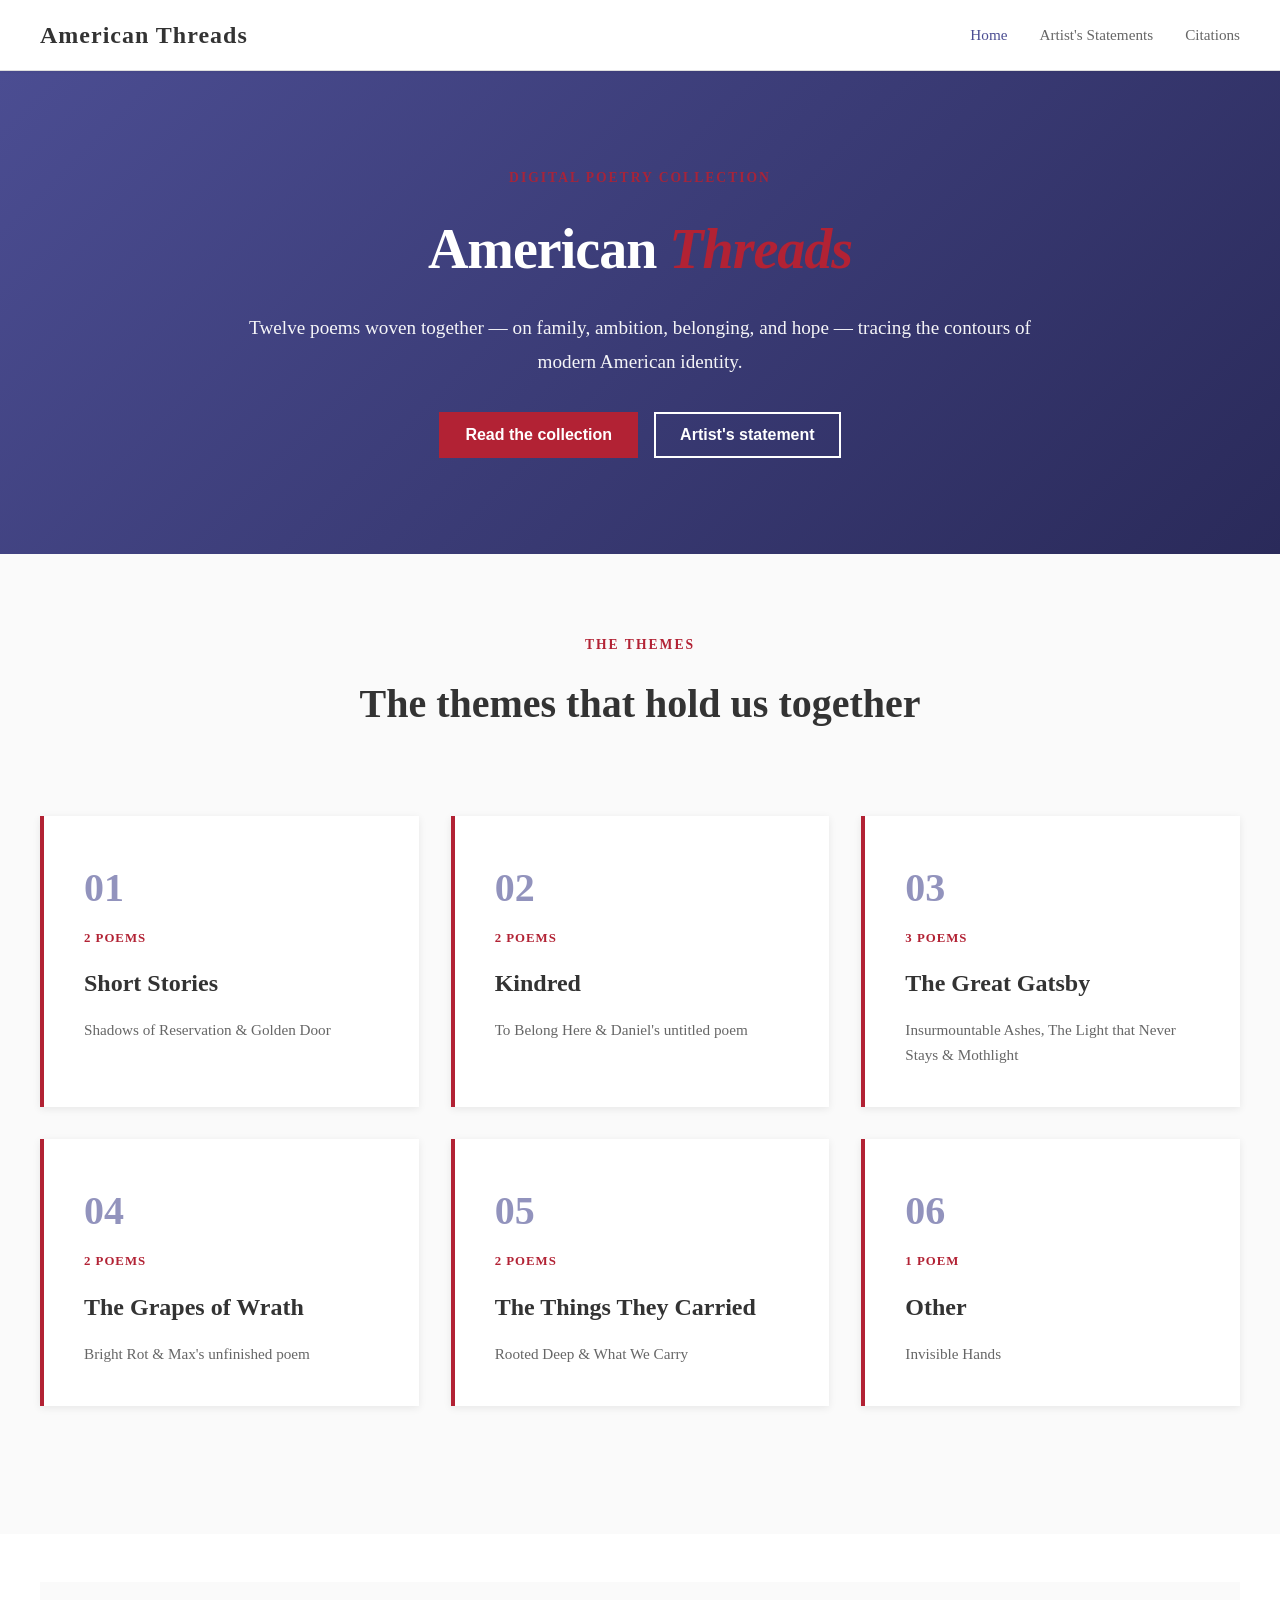
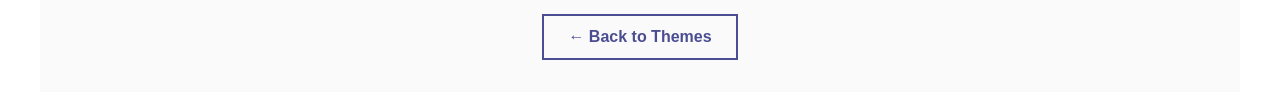
==== commit ff68d0f5: "Add files via upload" ====
--- a/index.html
+++ b/index.html
@@ -24,7 +24,7 @@
         <div class="hero-content">
             <p class="hero-label">DIGITAL POETRY COLLECTION</p>
             <h1 class="hero-title">American <span class="italic-word">Threads</span></h1>
-            <p class="hero-essential">Essential Question: What does it mean to be an American today, and how do societal expectations shape our identities?</p>
+            <p class="hero-subtitle">Twelve poems woven together — on family, ambition, belonging, and hope — tracing the contours of modern American identity.</p>
             <div class="hero-buttons">
                 <button class="btn btn-primary" id="readBtn">Read the collection</button>
                 <button class="btn btn-secondary" id="statementBtn">Artist's statement</button>
--- a/style.css
+++ b/style.css
@@ -507,7 +507,7 @@
 }
 
 .poem-image {
-    width: 260px;
+    width: 750px;
     max-width: 30%;
     flex-shrink: 0;
     border-radius: 16px;
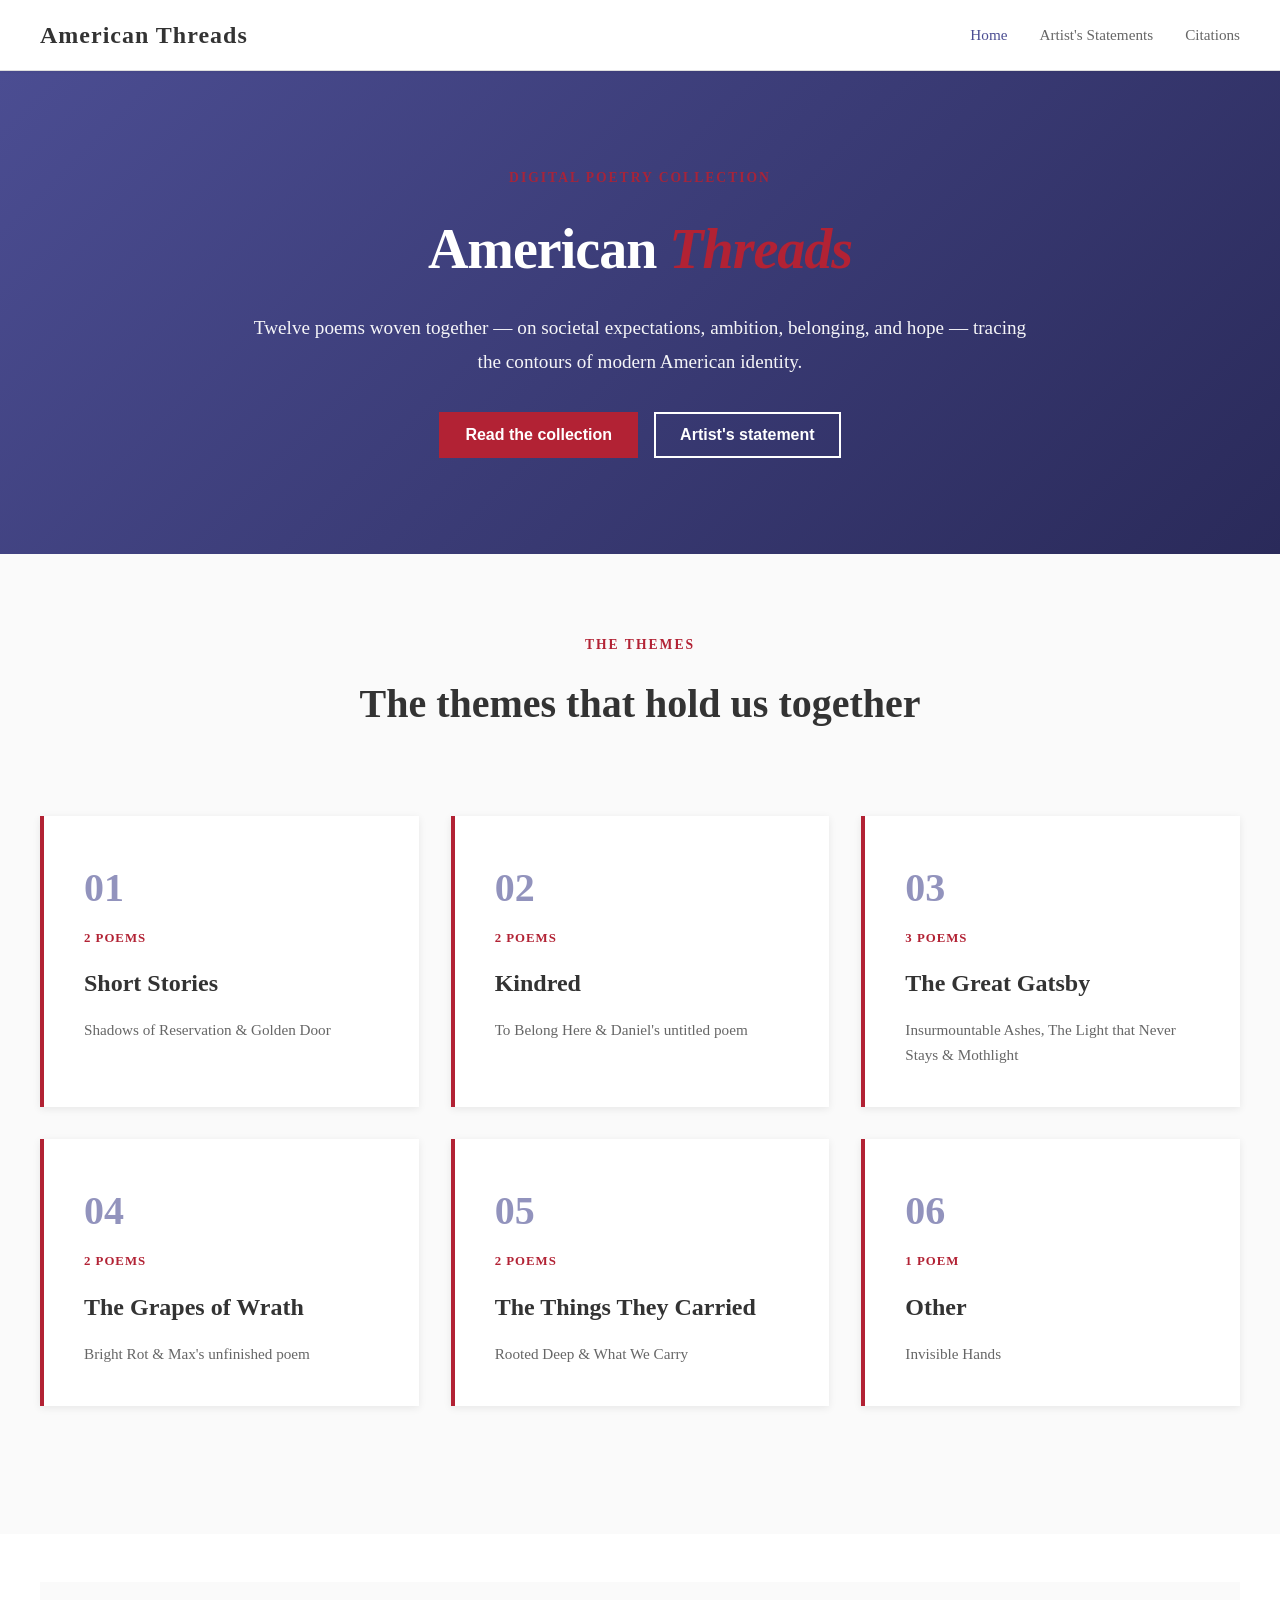
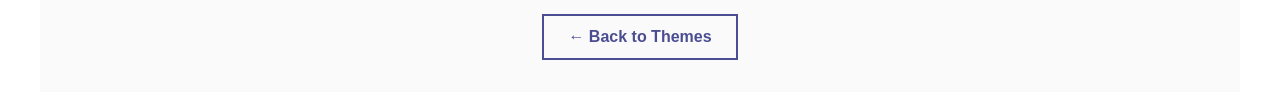
==== commit 63bb84d1: "Add files via upload" ====
--- a/index.html
+++ b/index.html
@@ -24,7 +24,7 @@
         <div class="hero-content">
             <p class="hero-label">DIGITAL POETRY COLLECTION</p>
             <h1 class="hero-title">American <span class="italic-word">Threads</span></h1>
-            <p class="hero-subtitle">Twelve poems woven together — on family, ambition, belonging, and hope — tracing the contours of modern American identity.</p>
+            <p class="hero-subtitle">Twelve poems woven together — on societal expectations, ambition, belonging, and hope — tracing the contours of modern American identity.</p>
             <div class="hero-buttons">
                 <button class="btn btn-primary" id="readBtn">Read the collection</button>
                 <button class="btn btn-secondary" id="statementBtn">Artist's statement</button>
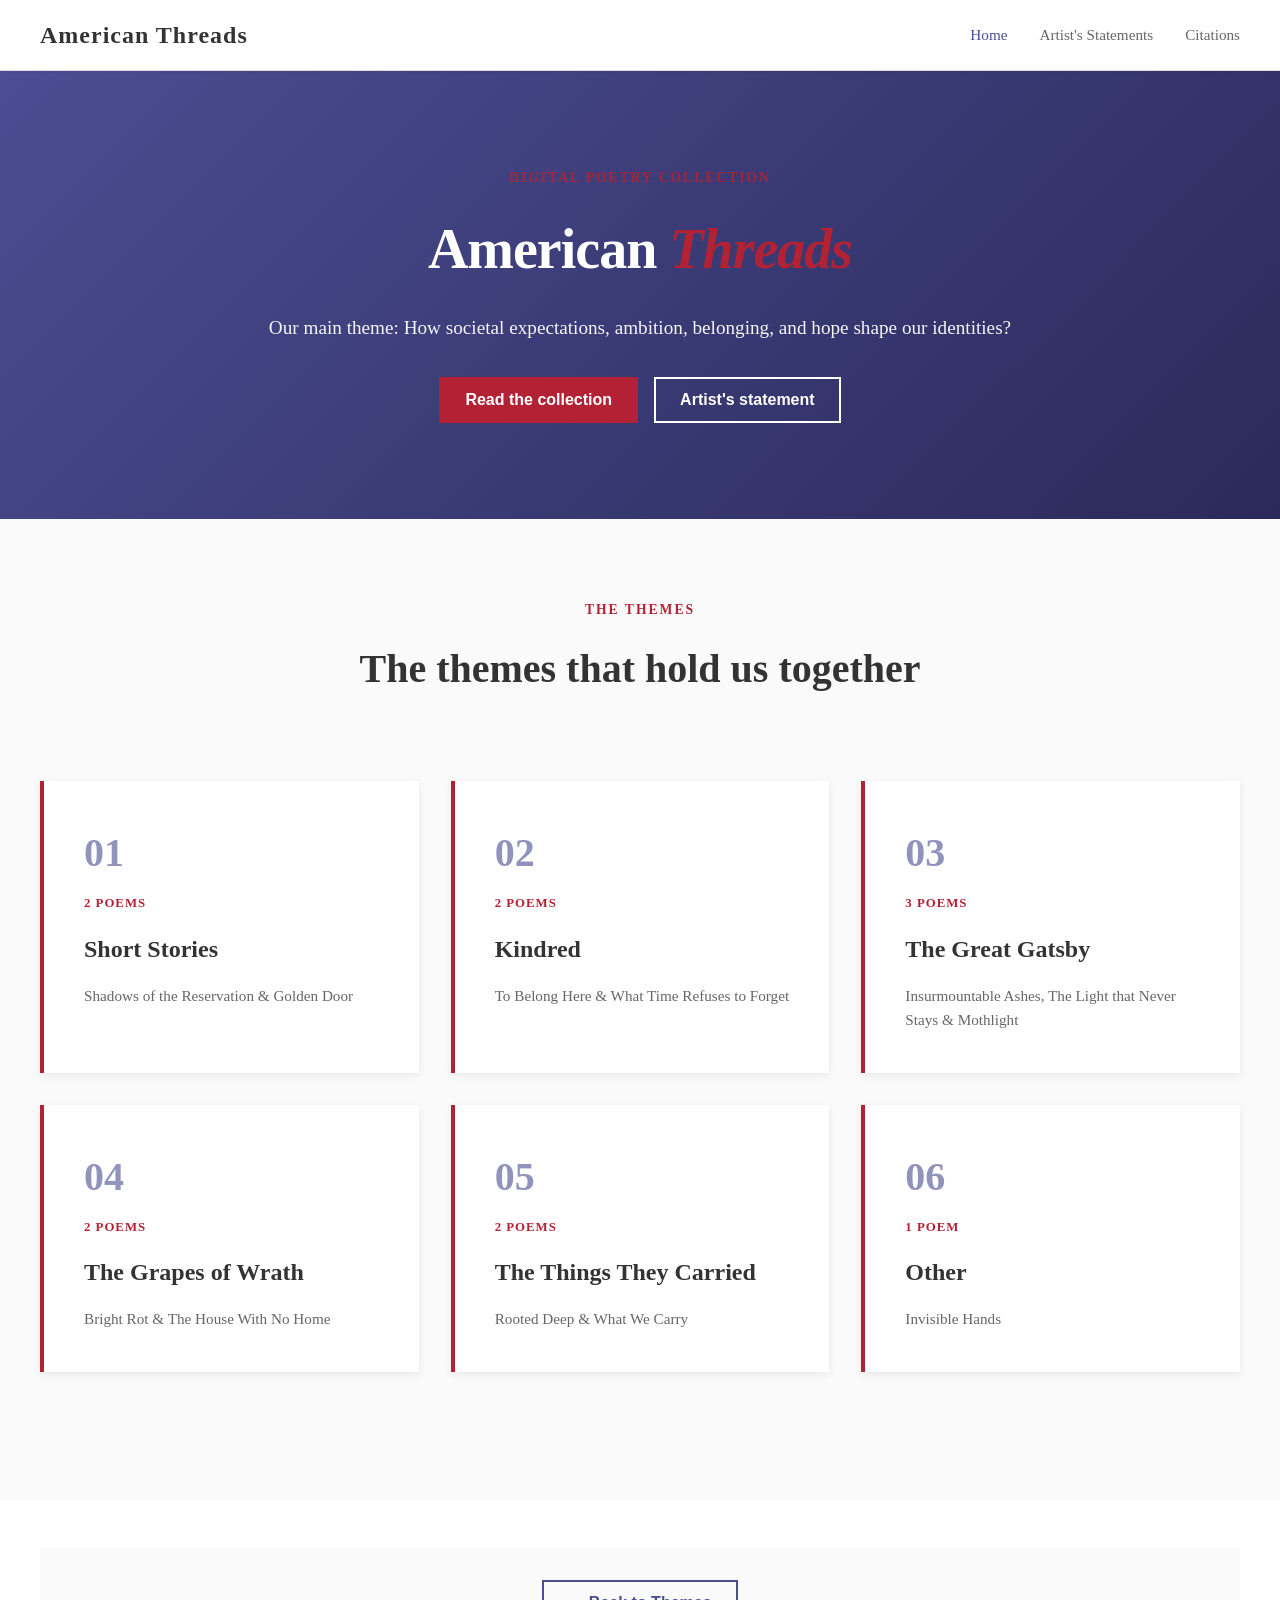
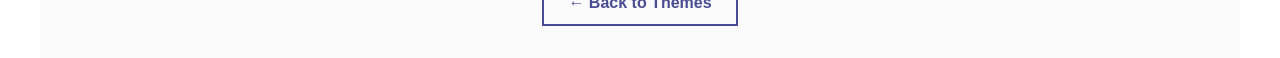
==== commit e6e57b45: "Add files via upload" ====
--- a/index.html
+++ b/index.html
@@ -24,7 +24,7 @@
         <div class="hero-content">
             <p class="hero-label">DIGITAL POETRY COLLECTION</p>
             <h1 class="hero-title">American <span class="italic-word">Threads</span></h1>
-            <p class="hero-subtitle">Twelve poems woven together — on societal expectations, ambition, belonging, and hope — tracing the contours of modern American identity.</p>
+            <p class="hero-subtitle">Our main theme: How societal expectations, ambition, belonging, and hope shape our identities?</p>
             <div class="hero-buttons">
                 <button class="btn btn-primary" id="readBtn">Read the collection</button>
                 <button class="btn btn-secondary" id="statementBtn">Artist's statement</button>
@@ -46,14 +46,14 @@
                     <p class="theme-number">01</p>
                     <p class="theme-count">2 POEMS</p>
                     <h3 class="theme-name">Short Stories</h3>
-                    <p class="theme-desc">Shadows of Reservation &amp; Golden Door</p>
+                    <p class="theme-desc">Shadows of the Reservation &amp; Golden Door</p>
                 </div>
 
                 <div class="theme-card" data-theme="kindred">
                     <p class="theme-number">02</p>
                     <p class="theme-count">2 POEMS</p>
                     <h3 class="theme-name">Kindred</h3>
-                    <p class="theme-desc">To Belong Here &amp; Daniel's untitled poem</p>
+                    <p class="theme-desc">To Belong Here &amp; What Time Refuses to Forget</p>
                 </div>
 
                 <div class="theme-card" data-theme="great-gatsby">
@@ -67,7 +67,7 @@
                     <p class="theme-number">04</p>
                     <p class="theme-count">2 POEMS</p>
                     <h3 class="theme-name">The Grapes of Wrath</h3>
-                    <p class="theme-desc">Bright Rot &amp; Max's unfinished poem</p>
+                    <p class="theme-desc">Bright Rot &amp; The House With No Home</p>
                 </div>
 
                 <div class="theme-card" data-theme="things-carried">
@@ -299,8 +299,8 @@
                             <p>where darkness loses its grip.</p>
                             <p>From far away, it almost looks like love.</p>
                             <p></p>
-                            <p>So the moth drifts closer—</p>
-                            <p>closer still—</p>
+                            <p>So the moth drifts closer,</p>
+                            <p>closer still,</p>
                             <p>ignoring the ash-white wings</p>
                             <p>scattered beneath the bulb</p>
                             <p>like warnings no one survives to tell.</p>
@@ -331,19 +331,19 @@
                         <div class="poem-text">
                             <p><em>Form: Iambic pentameter (ish), ABAB CDCD EFEF GG</em></p>
                             <p></p>
-                            <p>In bright white rooms, we try to play our part;</p>
-                            <p>We chase a light that feels so far away.</p>
+                            <p>In bright white rooms, we try to play our part,</p>
+                            <p>We chase a light that feels so far away,</p>
                             <p>The green light pulls us in, like it knows our heart,</p>
                             <p>But fades, no matter where we are.</p>
                             <p></p>
-                            <p>We build dreams on things that do not last</p>
-                            <p>And think that wealth will somehow make us whole;</p>
+                            <p>We build dreams on things that do not last,</p>
+                            <p>And think that wealth will somehow make us whole,</p>
                             <p>But time moves on and pulls us from the past,</p>
                             <p>And leaves behind the parts we cannot control.</p>
                             <p></p>
-                            <p>The color white looks pure but hides the truth—</p>
-                            <p>That nothing here can stay the same for long.</p>
-                            <p>We lose ourselves while chasing endless youth</p>
+                            <p>The color white looks pure but hides the truth,</p>
+                            <p>That nothing here can stay the same for long,</p>
+                            <p>We lose ourselves while chasing endless youth,</p>
                             <p>And learn too late that most of it was wrong.</p>
                             <p></p>
                             <p>We reach for more, then watch it slip away,</p>
@@ -450,24 +450,24 @@
                         <div class="poem-text">
                             <p><em>Form: Inspired by Norman Bowker & Burden of War, ABAB</em></p>
                             <p></p>
-                            <p>Driving around the lake, memories flood in;</p>
-                            <p>They stem from roots of pain, trauma, and regret.</p>
-                            <p>Heavy and tangible, they linger deep within;</p>
+                            <p>Driving around the lake, memories flood in,</p>
+                            <p>They stem from roots of pain, trauma, and regret,</p>
+                            <p>Heavy and tangible, they linger deep within,</p>
                             <p>Despite time passed, war is not easy to forget.</p>
                             <p></p>
-                            <p>Others show sympathy but cannot understand</p>
-                            <p>The never-ending pain of memories in my head—</p>
-                            <p>A piece of soul left behind in Vietnam's land.</p>
+                            <p>Others show sympathy but cannot understand,</p>
+                            <p>The never-ending pain of memories in my head,</p>
+                            <p>A piece of soul left behind in Vietnam's land,</p>
                             <p>Closing my eyes, all I remember is those who bled.</p>
                             <p></p>
                             <p>I dream of opening up and sharing my thoughts with another.</p>
-                            <p>They congratulate me for seven medals, but no silver star;</p>
-                            <p>Sinking in the mud, I let go of a dear brother—</p>
+                            <p>They congratulate me for seven medals, but no silver star,</p>
+                            <p>Sinking in the mud, I let go of a dear brother,</p>
                             <p>The war still feels so close, despite being so far.</p>
                             <p></p>
-                            <p>Stories hold no power with no one to listen;</p>
-                            <p>Facing my regrets alone, there's nobody to care.</p>
-                            <p>The fading lives of those lost burn out like a fire's glisten;</p>
+                            <p>Stories hold no power with no one to listen,</p>
+                            <p>Facing my regrets alone, there's nobody to care,</p>
+                            <p>The fading lives of those lost burn out like a fire's glisten,</p>
                             <p>There's no point in living a life I cannot bear.</p>
                         </div>
                         <img src="rooted-deep-1.png" alt="Soldiers in Vietnam field" class="poem-image">
@@ -557,7 +557,7 @@
                             <p>Without realizing the tears that have been shed.</p>
                             <p></p>
                             <p>To appreciate is to agree and like,</p>
-                            <p>But to respect is to explore the roots on a hike</p>
+                            <p>But to respect is to explore the roots on a hike.</p>
                         </div>
                         <img src="invisible-hands.png" alt="Farm workers picking crops in a field" class="poem-image">
                     </div>
@@ -664,7 +664,7 @@
                     <p class="statement-author">By Daniel Murphy</p>
                     <p class="statement-poem">Inspired by The Lone Ranger and Tonto Fistfight in Heaven</p>
                     <div class="statement-content">
-                        <p>The poem, Shadows of the Reservation, inspired by The Lone Ranger and Tonto Fistfight in Heaven, highlights the oppressive societal expectations placed on the narrator due to the fact he is Native American. The poem begins by introducing two specific, literal examples in which he has been rejected and ostracized by society as a result of White people wanting to be kept from interacting with him. The poet uses the comparison of a diseased relationship with his girlfriend to his tribe's bloody dreams of slaughtering and being slaughtered by white men to convey the chaos this oppression has thrown his life into and explains that he cannot find any solace and is therefore unable to reach any of his goals because he has been driven to these extremes. It ultimately uses these facts to suggest the way in which American dreams are sometimes so exclusive that a culture's expectations become too much for an individual due to their identity.</p>
+                        <p>The poem, Shadows of the Reservation, inspired by The Lone Ranger and Tonto Fistfight in Heaven, emphasizes the harsh expectations American society has placed upon the narrator on account of his Native American identity. The poem begins by introducing two concrete examples of how White people have pushed away the narrator from being a part of their society, forcing him into isolation. By comparing the toxicity of his relationship with his girlfriend to the brutal dreams of his tribe and white colonists killing each other, the poem describes how these societal expectations have created immense turmoil and instability in his life. Ultimately, because of this isolation and turmoil, he is unable to accomplish his dreams or feel content with his identity as described in the last line, “I watch my dreams fade away”. The third stanza emphasizes how he initially had high ambitions, but his negative experiences influenced by society have suppressed him. The poem hints at how the American dream has failed to include everyone, through placing impossible societal expectations on individuals, simply due to heritage and identity.</p>
                     </div>
                 </article>
 
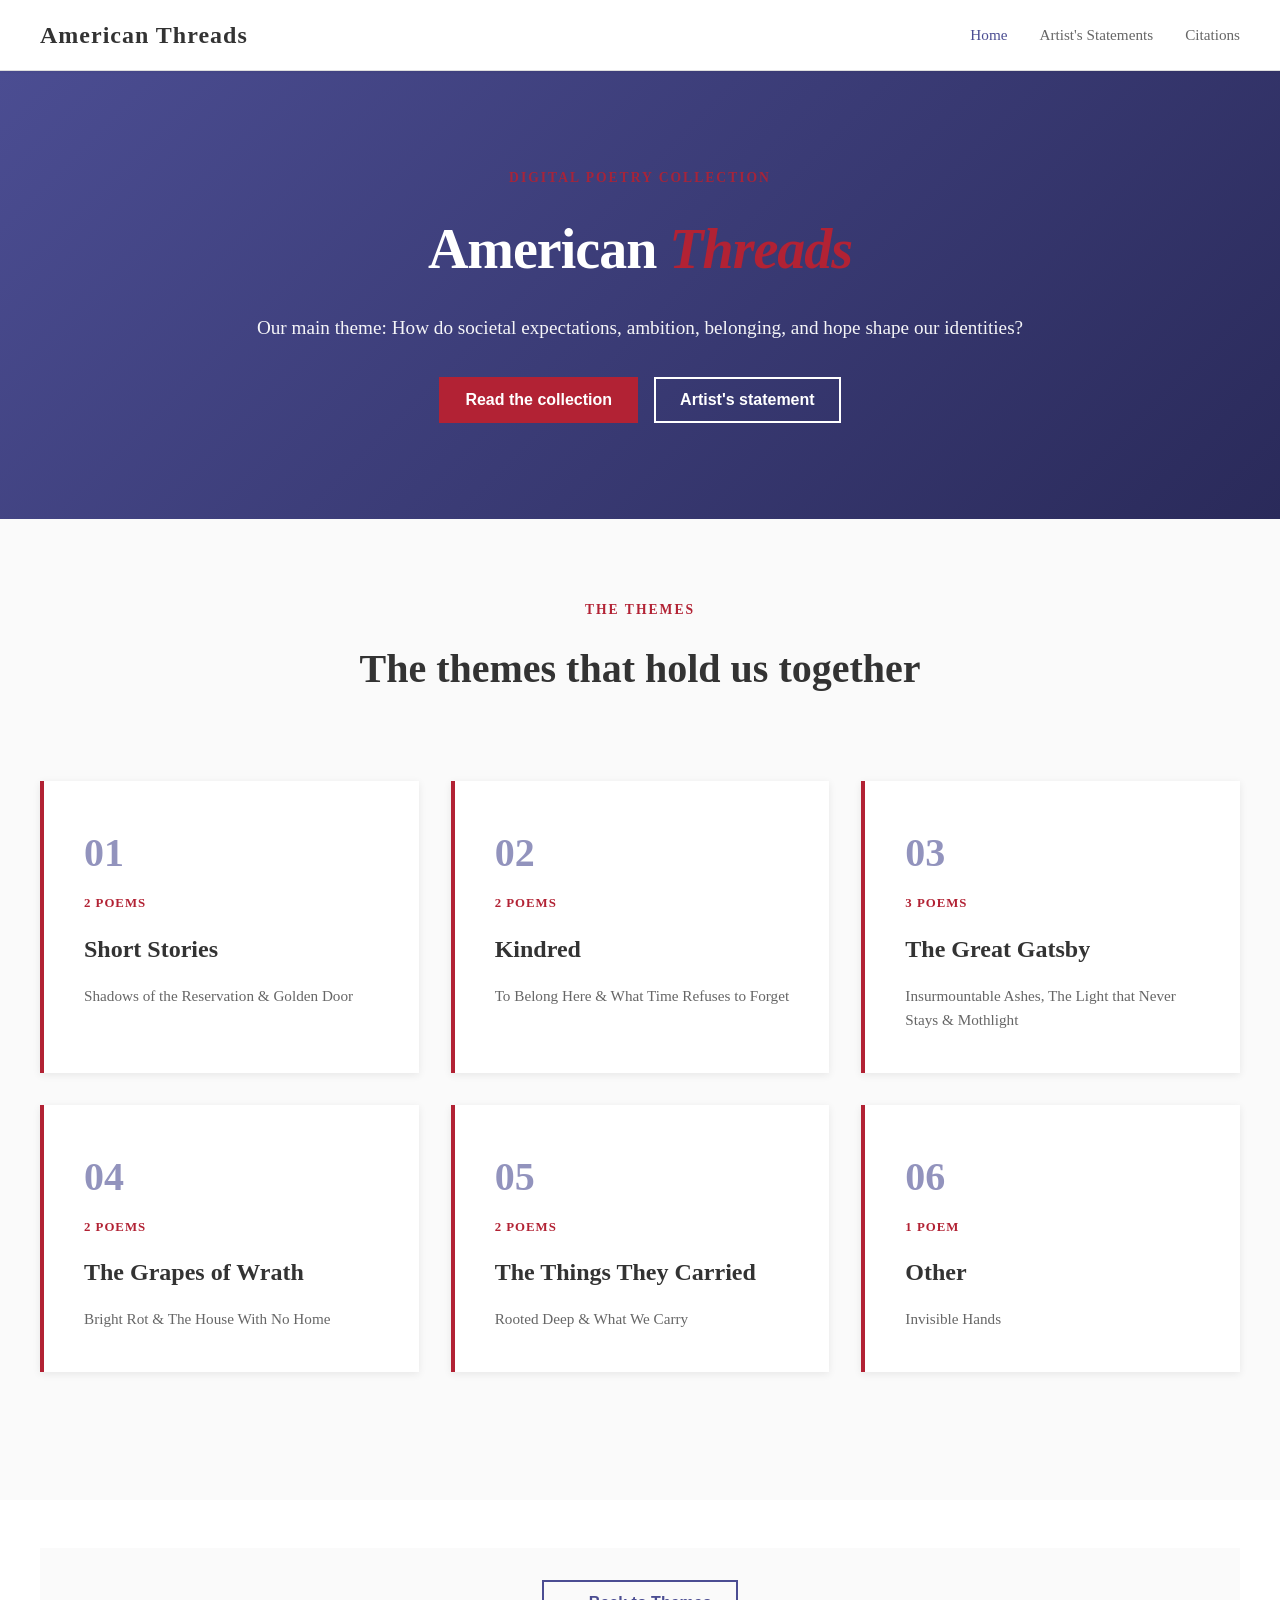
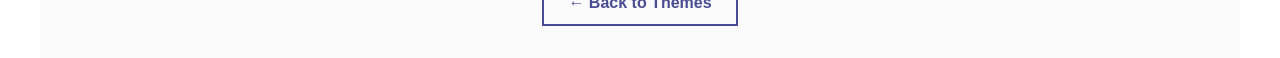
==== commit 407c9960: "Add files via upload" ====
--- a/index.html
+++ b/index.html
@@ -24,7 +24,7 @@
         <div class="hero-content">
             <p class="hero-label">DIGITAL POETRY COLLECTION</p>
             <h1 class="hero-title">American <span class="italic-word">Threads</span></h1>
-            <p class="hero-subtitle">Our main theme: How societal expectations, ambition, belonging, and hope shape our identities?</p>
+            <p class="hero-subtitle">Our main theme: How do societal expectations, ambition, belonging, and hope shape our identities?</p>
             <div class="hero-buttons">
                 <button class="btn btn-primary" id="readBtn">Read the collection</button>
                 <button class="btn btn-secondary" id="statementBtn">Artist's statement</button>
@@ -143,7 +143,6 @@
                     <p class="author">By Daniel Murphy</p>
                     <div class="poem-card-inner">
                         <div class="poem-text">
-                            <p><em>Form: Inspired by Tonto Fistfight in Heaven, AABB</em></p>
                             <p></p>
                             <p>Late at night inside the local corner store,</p>
                             <p>The clerk thinks I'm a threat and nothing more.</p>
@@ -329,7 +328,6 @@
                     <p class="author">By Daniel Murphy</p>
                     <div class="poem-card-inner">
                         <div class="poem-text">
-                            <p><em>Form: Iambic pentameter (ish), ABAB CDCD EFEF GG</em></p>
                             <p></p>
                             <p>In bright white rooms, we try to play our part,</p>
                             <p>We chase a light that feels so far away,</p>
@@ -448,7 +446,6 @@
                     <p class="author">By Daniel Murphy</p>
                     <div class="poem-card-inner">
                         <div class="poem-text">
-                            <p><em>Form: Inspired by Norman Bowker & Burden of War, ABAB</em></p>
                             <p></p>
                             <p>Driving around the lake, memories flood in,</p>
                             <p>They stem from roots of pain, trauma, and regret,</p>
@@ -673,7 +670,7 @@
                     <p class="statement-author">By Daniel Murphy</p>
                     <p class="statement-poem">Inspired by The Things They Carried</p>
                     <div class="statement-content">
-                        <p>This poem is inspired by Norman Bowker in The Things They Carried, and ties into his feelings of isolation due to an inability to express himself. It emphasizes how people don't comprehend the depth of a veteran's trauma to how Norman Bowker is still completely absorbed in his traumatic experiences. The poem captures Norman's need to express himself to others, but hesitation because they struggle to understand his regrets and prefer to focus on positive qualities like the "seven medals", which Norman overlooks and doesn't gain any comfort from. The last stanza highlights the main theme about storytelling, and how without it, veterans cannot keep fallen comrades alive and are forced to face their deaths without having a coping mechanism. Ultimately, society's expectations prevent Norman Bowker from expressing himself properly, leading to his tragic suicide.</p>
+                        <p>This poem is inspired by Norman Bowker in The Things They Carried, and ties into his feelings of isolation due to an inability to express himself. It shows how others can’t comprehend the depth of his trauma, while he is still completely absorbed in his past experiences and regrets. The poem captures Norman’s need to express himself to others, but hesitation because they struggle to understand his regrets and prefer to focus on positive qualities like the “seven medals”, which Norman overlooks and doesn’t gain any comfort from. The last stanza highlights the main theme about storytelling, and how without it, veterans cannot keep fallen comrades alive and are forced to face their deaths without having a coping mechanism. Ultimately, Norman struggles to find belonging due to societal expectations of being composed and keeping quiet. This leaves him unable to cope with his feelings, making him lose all hope, and leading to his tragic suicide.</p>
                     </div>
                 </article>
 
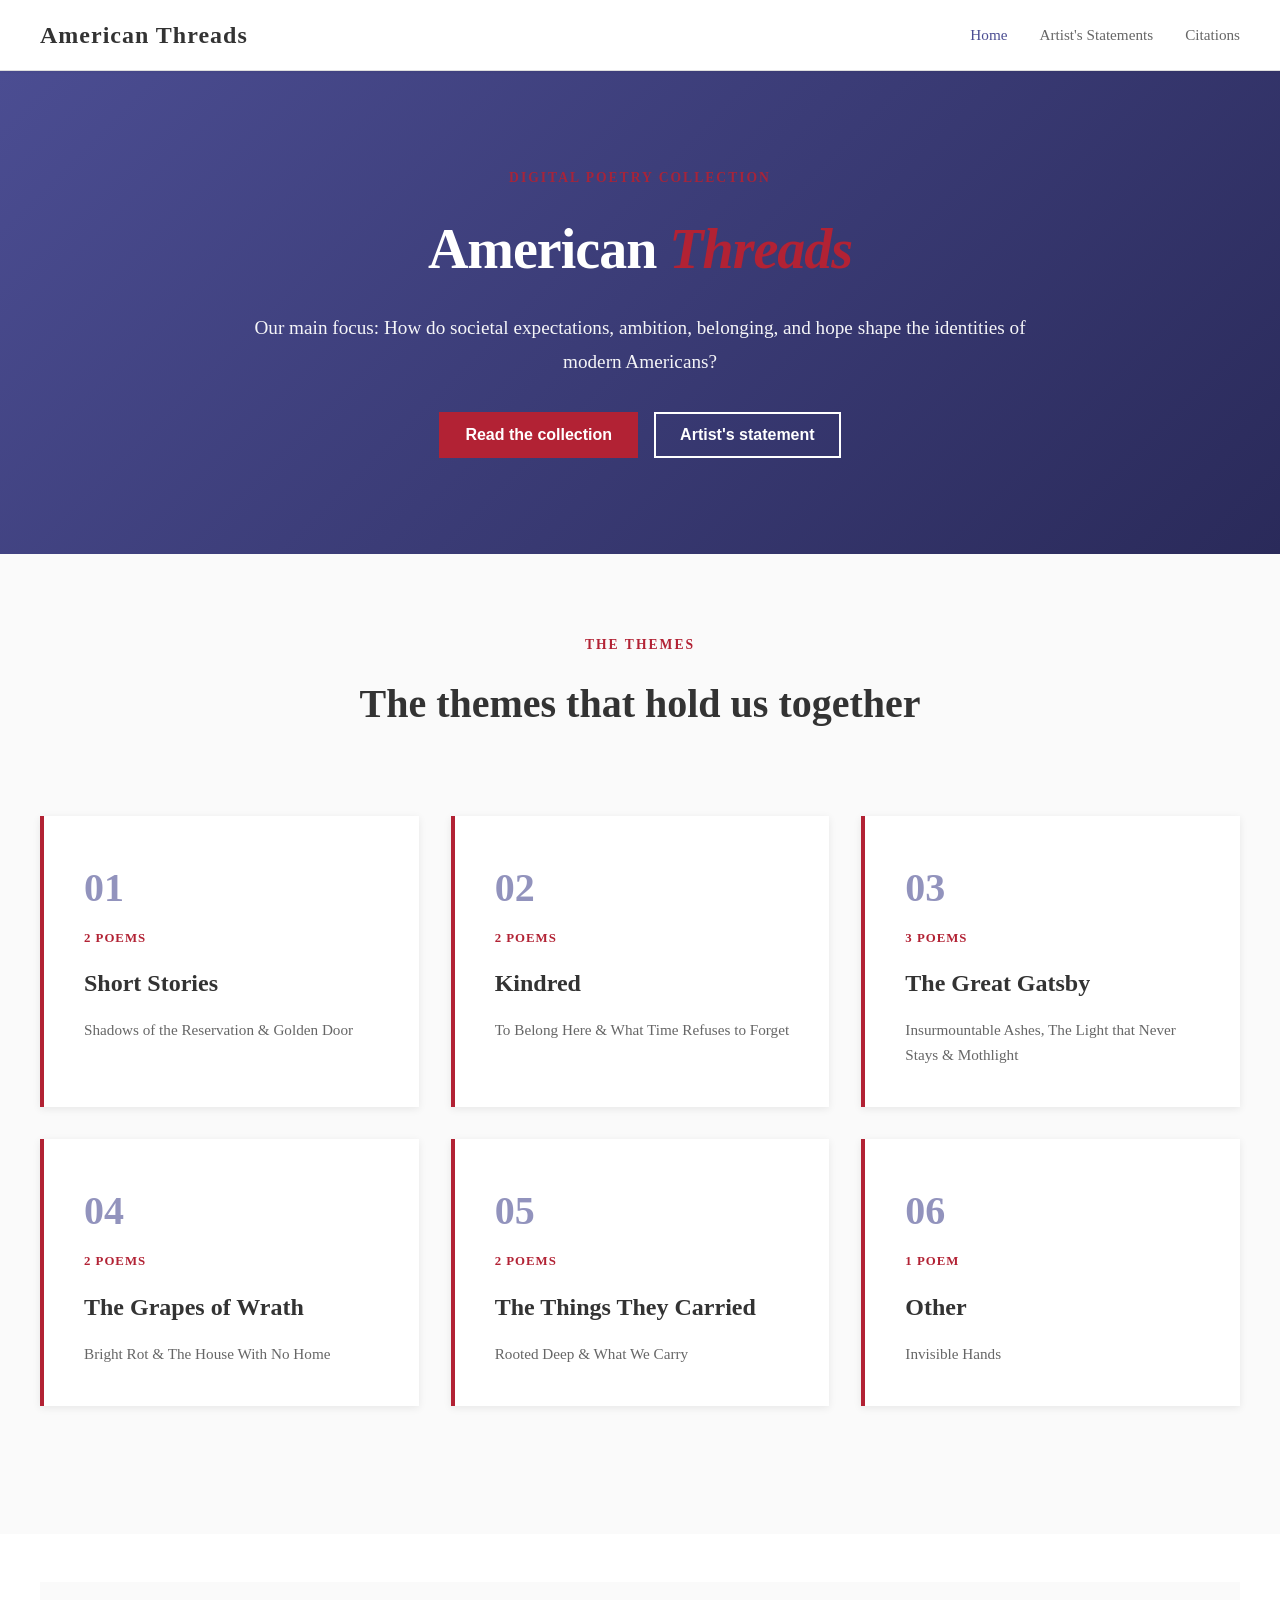
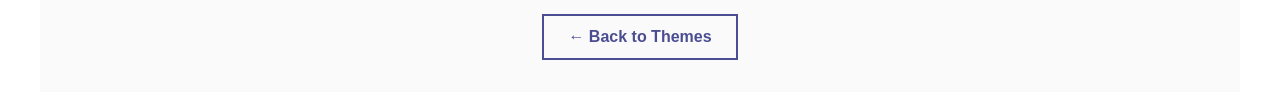
==== commit 158c89fb: "Add files via upload" ====
--- a/index.html
+++ b/index.html
@@ -24,7 +24,7 @@
         <div class="hero-content">
             <p class="hero-label">DIGITAL POETRY COLLECTION</p>
             <h1 class="hero-title">American <span class="italic-word">Threads</span></h1>
-            <p class="hero-subtitle">Our main theme: How do societal expectations, ambition, belonging, and hope shape our identities?</p>
+            <p class="hero-subtitle">Our main focus: How do societal expectations, ambition, belonging, and hope shape the identities of modern Americans?</p>
             <div class="hero-buttons">
                 <button class="btn btn-primary" id="readBtn">Read the collection</button>
                 <button class="btn btn-secondary" id="statementBtn">Artist's statement</button>
